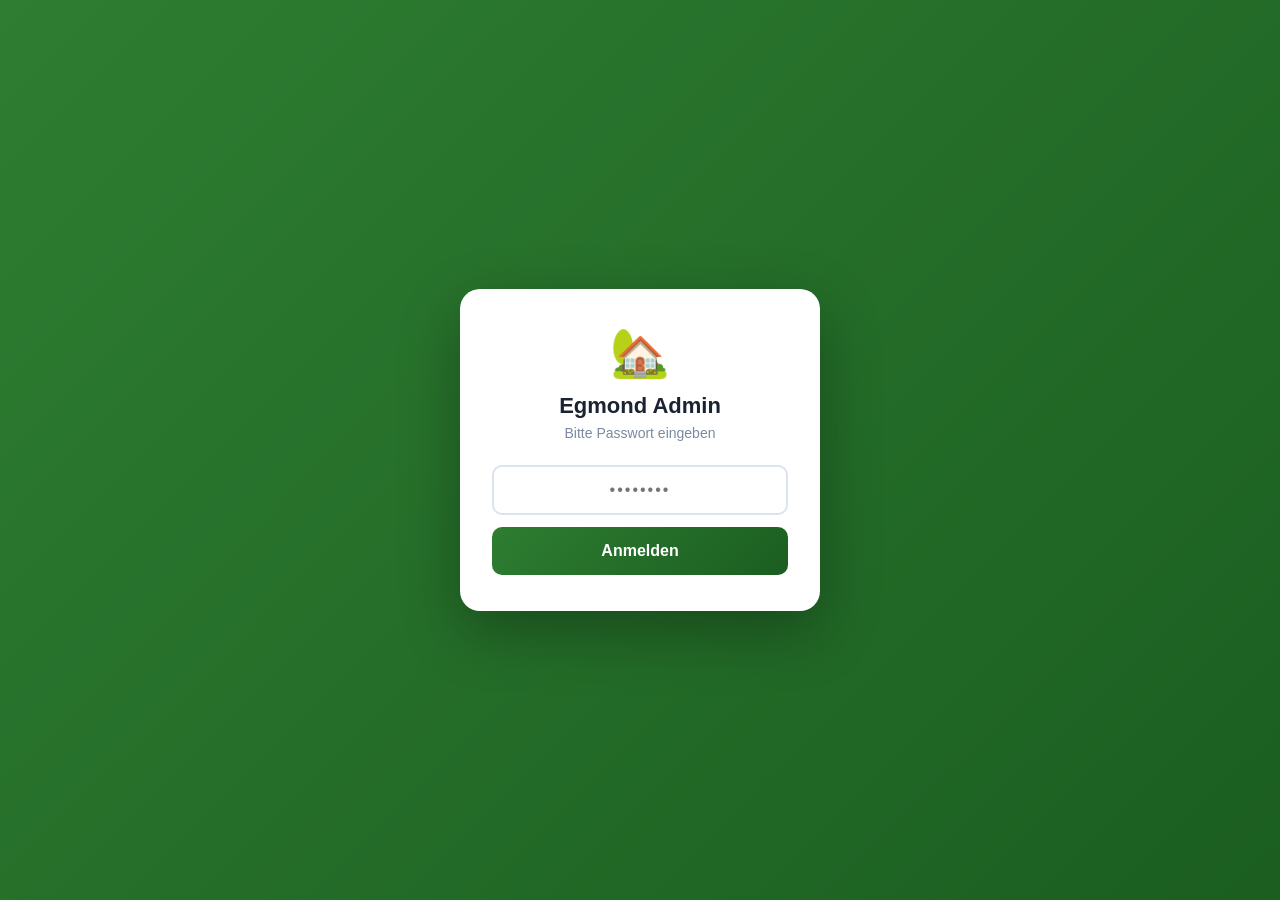
==== admin.html @ 6c09368b "Update admin.html" ====
<!DOCTYPE html>
<html lang="de">
<head>
<meta charset="UTF-8">
<meta name="viewport" content="width=device-width,initial-scale=1">
<title>Egmond Admin</title>
<style>
*{box-sizing:border-box;margin:0;padding:0}
body{font-family:-apple-system,BlinkMacSystemFont,"Segoe UI",sans-serif;background:linear-gradient(135deg,#2E7D32,#1B5E20);min-height:100vh;display:flex;align-items:center;justify-content:center}
.box{background:#fff;border-radius:20px;padding:36px 32px;width:100%;max-width:360px;box-shadow:0 20px 60px rgba(0,0,0,.3);text-align:center}
.icon{font-size:48px;margin-bottom:12px}
h1{font-size:22px;font-weight:800;color:#1A2332;margin-bottom:6px}
p{font-size:14px;color:#7A8AA0;margin-bottom:24px}
input{width:100%;padding:14px 16px;border:2px solid #DDE3EC;border-radius:10px;font-size:16px;outline:none;transition:border-color .2s;margin-bottom:12px;text-align:center;letter-spacing:2px}
input:focus{border-color:#2E7D32}
button{width:100%;padding:15px;background:linear-gradient(135deg,#2E7D32,#1B5E20);color:#fff;border:none;border-radius:10px;font-size:16px;font-weight:800;cursor:pointer}
button:active{transform:scale(.98)}
.err{color:#B71C1C;font-size:13px;margin-top:8px;display:none}
</style>
</head>
<body>
<div class="box">
  <div class="icon">🏡</div>
  <h1>Egmond Admin</h1>
  <p>Bitte Passwort eingeben</p>
  <input id="pw" type="password" placeholder="••••••••" onkeydown="if(event.key==='Enter')login()">
  <button onclick="login()">Anmelden</button>
  <div class="err" id="err">❌ Falsches Passwort</div>
</div>
<script>
function login(){
  const pw=document.getElementById('pw').value;
  if(pw==='FiegePils'){
    window.location.href='./index.html?admin=FiegePils';
  } else {
    document.getElementById('err').style.display='block';
    document.getElementById('pw').value='';
    document.getElementById('pw').focus();
  }
}
</script>
</body>
</html>
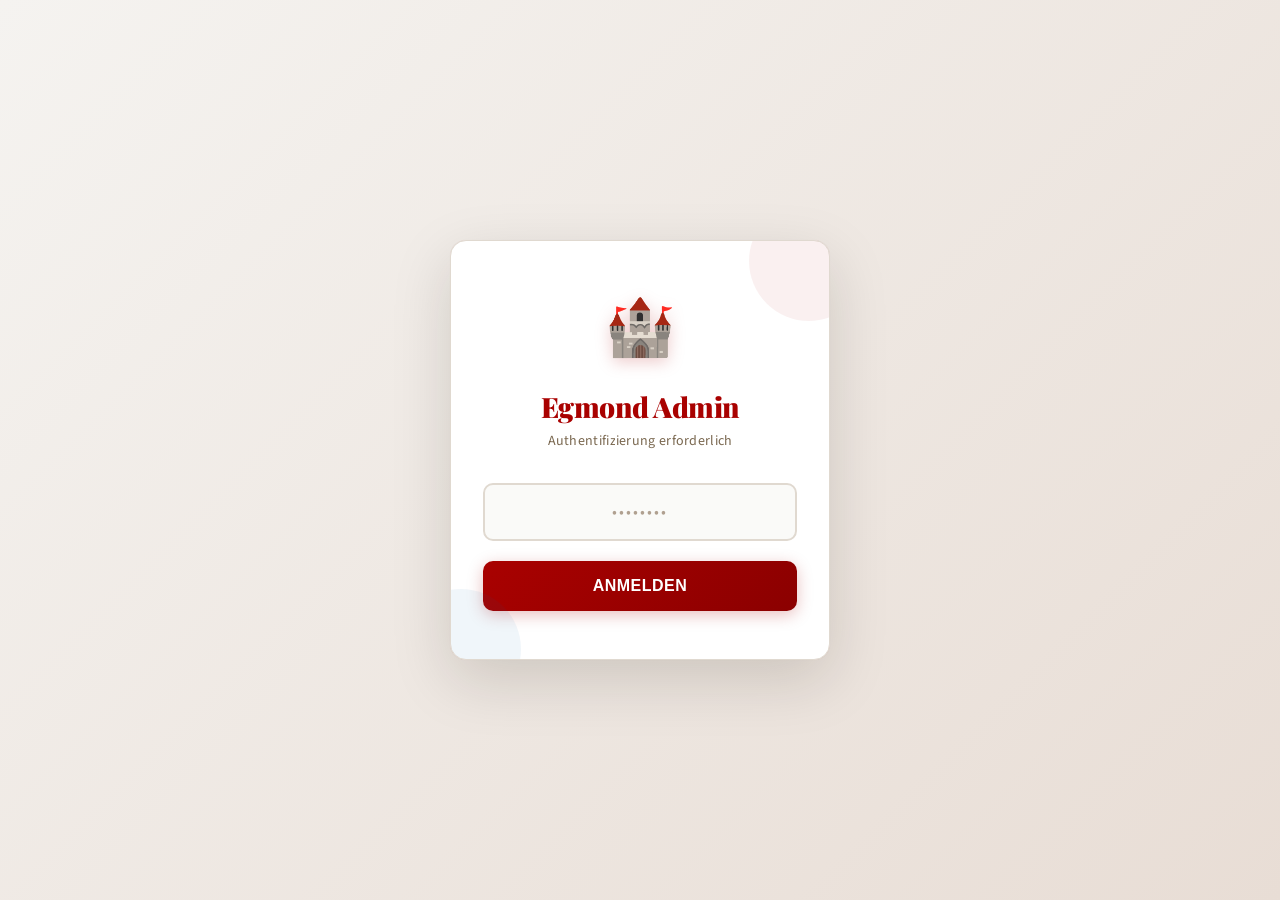
==== commit c57a3fe3: "update Design" ====
--- a/admin.html
+++ b/admin.html
@@ -4,40 +4,252 @@
 <meta charset="UTF-8">
 <meta name="viewport" content="width=device-width,initial-scale=1">
 <title>Egmond Admin</title>
+<link href="https://fonts.googleapis.com/css2?family=Playfair+Display:wght@700;900&family=Source+Sans+3:wght@400;600;700&display=swap" rel="stylesheet">
 <style>
-*{box-sizing:border-box;margin:0;padding:0}
-body{font-family:-apple-system,BlinkMacSystemFont,"Segoe UI",sans-serif;background:linear-gradient(135deg,#2E7D32,#1B5E20);min-height:100vh;display:flex;align-items:center;justify-content:center}
-.box{background:#fff;border-radius:20px;padding:36px 32px;width:100%;max-width:360px;box-shadow:0 20px 60px rgba(0,0,0,.3);text-align:center}
-.icon{font-size:48px;margin-bottom:12px}
-h1{font-size:22px;font-weight:800;color:#1A2332;margin-bottom:6px}
-p{font-size:14px;color:#7A8AA0;margin-bottom:24px}
-input{width:100%;padding:14px 16px;border:2px solid #DDE3EC;border-radius:10px;font-size:16px;outline:none;transition:border-color .2s;margin-bottom:12px;text-align:center;letter-spacing:2px}
-input:focus{border-color:#2E7D32}
-button{width:100%;padding:15px;background:linear-gradient(135deg,#2E7D32,#1B5E20);color:#fff;border:none;border-radius:10px;font-size:16px;font-weight:800;cursor:pointer}
-button:active{transform:scale(.98)}
-.err{color:#B71C1C;font-size:13px;margin-top:8px;display:none}
+:root {
+  --egmond-red: #A90100;
+  --egmond-gold: #FFDA4E;
+  --egmond-blue: #0066AB;
+  --text-dark: #1C1408;
+  --bg-light: #F5F3F0;
+  --border-color: #E0D9D0;
+}
+
+* {
+  box-sizing: border-box;
+  margin: 0;
+  padding: 0;
+}
+
+body {
+  font-family: 'Source Sans 3', -apple-system, BlinkMacSystemFont, "Segoe UI", sans-serif;
+  background: linear-gradient(135deg, #F5F3F0 0%, #E8DDD5 100%);
+  min-height: 100vh;
+  display: flex;
+  align-items: center;
+  justify-content: center;
+  padding: 20px;
+}
+
+.container {
+  width: 100%;
+  max-width: 380px;
+}
+
+.login-box {
+  background: #FFF;
+  border-radius: 16px;
+  padding: 48px 32px;
+  box-shadow: 0 20px 60px rgba(26, 18, 8, 0.15), 
+              0 0 1px rgba(169, 1, 0, 0.1);
+  border: 1px solid var(--border-color);
+  text-align: center;
+  backdrop-filter: blur(4px);
+}
+
+.header-crest {
+  font-size: 56px;
+  margin-bottom: 20px;
+  filter: drop-shadow(0 4px 8px rgba(169, 1, 0, 0.2));
+}
+
+h1 {
+  font-family: 'Playfair Display', serif;
+  font-size: 28px;
+  font-weight: 900;
+  color: var(--egmond-red);
+  margin-bottom: 6px;
+  letter-spacing: -0.5px;
+}
+
+.subtitle {
+  font-size: 14px;
+  color: #7A6850;
+  margin-bottom: 32px;
+  letter-spacing: 0.3px;
+}
+
+.form-group {
+  margin-bottom: 20px;
+}
+
+input {
+  width: 100%;
+  padding: 16px 18px;
+  border: 2px solid var(--border-color);
+  border-radius: 10px;
+  font-size: 16px;
+  font-family: 'Source Sans 3', sans-serif;
+  outline: none;
+  transition: all 0.2s ease;
+  letter-spacing: 1px;
+  text-align: center;
+  background: #FAFAF8;
+}
+
+input:focus {
+  border-color: var(--egmond-red);
+  background: #FFF;
+  box-shadow: 0 0 0 3px rgba(169, 1, 0, 0.08);
+}
+
+input::placeholder {
+  color: #B0A090;
+  letter-spacing: 2px;
+}
+
+.btn-login {
+  width: 100%;
+  padding: 16px;
+  background: linear-gradient(135deg, var(--egmond-red) 0%, #8B0000 100%);
+  color: #FFF;
+  border: none;
+  border-radius: 10px;
+  font-size: 16px;
+  font-weight: 700;
+  letter-spacing: 0.5px;
+  cursor: pointer;
+  transition: all 0.3s ease;
+  box-shadow: 0 4px 16px rgba(169, 1, 0, 0.25);
+  text-transform: uppercase;
+}
+
+.btn-login:hover {
+  transform: translateY(-2px);
+  box-shadow: 0 8px 24px rgba(169, 1, 0, 0.35);
+}
+
+.btn-login:active {
+  transform: translateY(0);
+  box-shadow: 0 2px 8px rgba(169, 1, 0, 0.25);
+}
+
+.error-message {
+  display: none;
+  margin-top: 16px;
+  padding: 12px 16px;
+  background: rgba(169, 1, 0, 0.08);
+  border: 1.5px solid var(--egmond-red);
+  border-radius: 8px;
+  color: var(--egmond-red);
+  font-size: 13px;
+  font-weight: 600;
+  animation: slideDown 0.3s ease;
+}
+
+@keyframes slideDown {
+  from {
+    opacity: 0;
+    transform: translateY(-8px);
+  }
+  to {
+    opacity: 1;
+    transform: translateY(0);
+  }
+}
+
+.decorative-accent {
+  position: absolute;
+  width: 120px;
+  height: 120px;
+  border-radius: 50%;
+  opacity: 0.06;
+  pointer-events: none;
+}
+
+.accent-1 {
+  top: -40px;
+  right: -40px;
+  background: var(--egmond-red);
+}
+
+.accent-2 {
+  bottom: -50px;
+  left: -50px;
+  background: var(--egmond-blue);
+}
+
+.login-box {
+  position: relative;
+  overflow: hidden;
+}
+
+@media (max-width: 480px) {
+  .login-box {
+    padding: 36px 24px;
+  }
+  
+  h1 {
+    font-size: 24px;
+  }
+  
+  .subtitle {
+    margin-bottom: 24px;
+  }
+}
 </style>
 </head>
 <body>
-<div class="box">
-  <div class="icon">🏡</div>
-  <h1>Egmond Admin</h1>
-  <p>Bitte Passwort eingeben</p>
-  <input id="pw" type="password" placeholder="••••••••" onkeydown="if(event.key==='Enter')login()">
-  <button onclick="login()">Anmelden</button>
-  <div class="err" id="err">❌ Falsches Passwort</div>
+<div class="container">
+  <div class="login-box">
+    <div class="decorative-accent accent-1"></div>
+    <div class="decorative-accent accent-2"></div>
+    
+    <div class="header-crest">🏰</div>
+    <h1>Egmond Admin</h1>
+    <p class="subtitle">Authentifizierung erforderlich</p>
+    
+    <form onsubmit="login(event)">
+      <div class="form-group">
+        <input 
+          id="pw" 
+          type="password" 
+          placeholder="••••••••"
+          autocomplete="current-password"
+          aria-label="Admin-Passwort"
+        >
+      </div>
+      <button type="submit" class="btn-login">Anmelden</button>
+    </form>
+    
+    <div class="error-message" id="err">
+      ❌ Falsches Passwort. Bitte erneut versuchen.
+    </div>
+  </div>
 </div>
+
 <script>
-function login(){
-  const pw=document.getElementById('pw').value;
-  if(pw==='FiegePils'){
-    window.location.href='./index.html?admin=FiegePils';
+function login(event) {
+  event.preventDefault();
+  const pw = document.getElementById('pw').value;
+  
+  if (pw === 'FiegePils') {
+    window.location.href = 'index.html?admin=FiegePils';
   } else {
-    document.getElementById('err').style.display='block';
-    document.getElementById('pw').value='';
-    document.getElementById('pw').focus();
-  }
-}
+    showError();
+  }
+}
+
+function showError() {
+  const errEl = document.getElementById('err');
+  const pwEl = document.getElementById('pw');
+  
+  errEl.style.display = 'block';
+  pwEl.value = '';
+  pwEl.focus();
+  
+  // Reset error display after 3 seconds
+  setTimeout(() => {
+    errEl.style.display = 'none';
+  }, 3000);
+}
+
+// Allow Enter key to submit
+document.getElementById('pw').addEventListener('keydown', (e) => {
+  if (e.key === 'Enter') {
+    login(e);
+  }
+});
 </script>
 </body>
 </html>
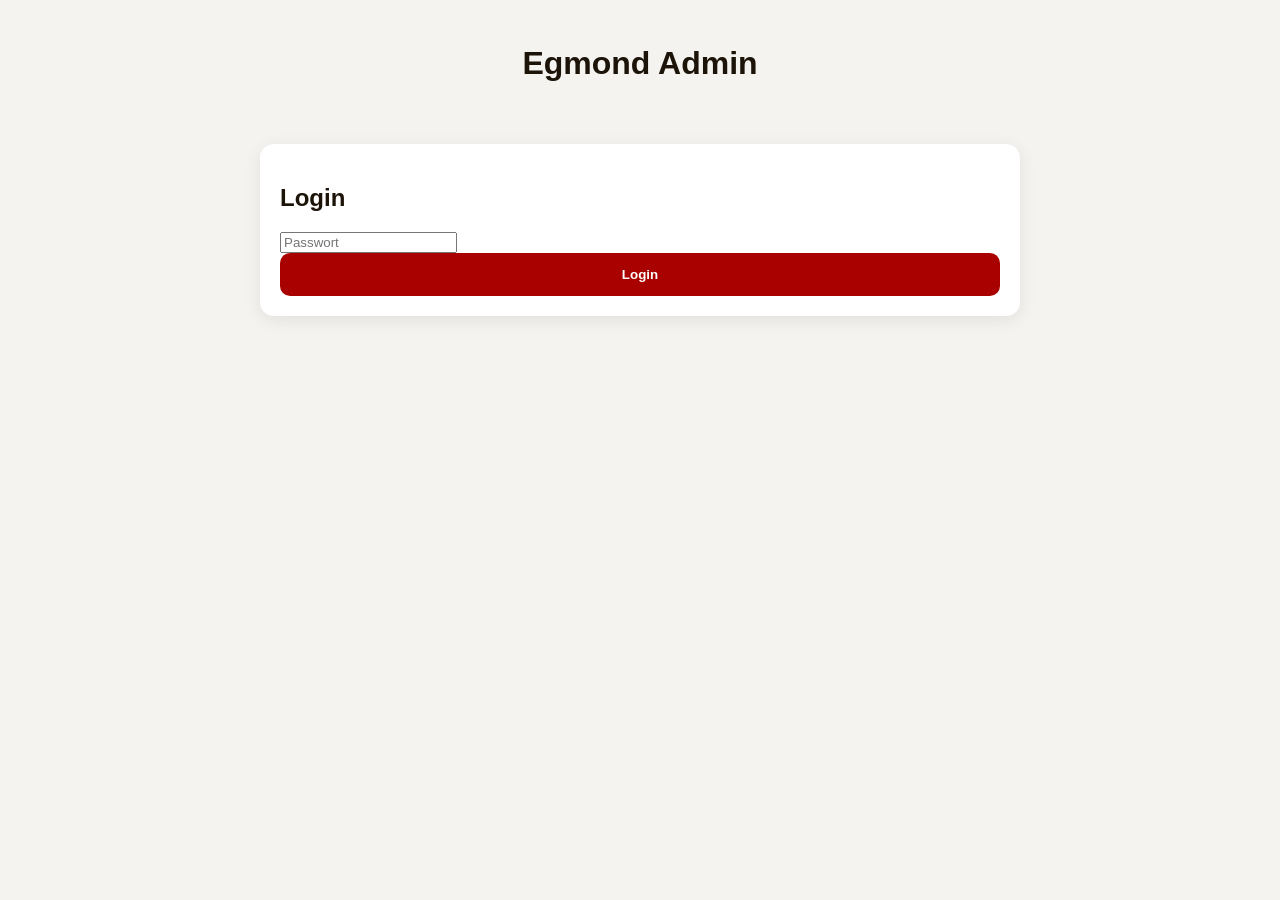
==== commit 41278014: "gesamt update new index" ====
--- a/admin.html
+++ b/admin.html
@@ -1,255 +1,40 @@
+
 <!DOCTYPE html>
 <html lang="de">
 <head>
 <meta charset="UTF-8">
-<meta name="viewport" content="width=device-width,initial-scale=1">
+<meta name="viewport" content="width=device-width, initial-scale=1">
 <title>Egmond Admin</title>
-<link href="https://fonts.googleapis.com/css2?family=Playfair+Display:wght@700;900&family=Source+Sans+3:wght@400;600;700&display=swap" rel="stylesheet">
-<style>
-:root {
-  --egmond-red: #A90100;
-  --egmond-gold: #FFDA4E;
-  --egmond-blue: #0066AB;
-  --text-dark: #1C1408;
-  --bg-light: #F5F3F0;
-  --border-color: #E0D9D0;
+<link rel="stylesheet" href="app.css">
+</head>
+
+<body>
+
+<header class="header">
+<h1>Egmond Admin</h1>
+</header>
+
+<main>
+<section class="card">
+<h2>Login</h2>
+<input type="password" id="pw" placeholder="Passwort">
+<button class="primary" onclick="login()">Login</button>
+</section>
+</main>
+
+<script>
+function login(){
+
+const pw=document.getElementById("pw").value
+
+if(pw==="FiegePils"){
+alert("Login erfolgreich")
+}else{
+alert("Falsches Passwort")
 }
 
-* {
-  box-sizing: border-box;
-  margin: 0;
-  padding: 0;
 }
+</script>
 
-body {
-  font-family: 'Source Sans 3', -apple-system, BlinkMacSystemFont, "Segoe UI", sans-serif;
-  background: linear-gradient(135deg, #F5F3F0 0%, #E8DDD5 100%);
-  min-height: 100vh;
-  display: flex;
-  align-items: center;
-  justify-content: center;
-  padding: 20px;
-}
-
-.container {
-  width: 100%;
-  max-width: 380px;
-}
-
-.login-box {
-  background: #FFF;
-  border-radius: 16px;
-  padding: 48px 32px;
-  box-shadow: 0 20px 60px rgba(26, 18, 8, 0.15), 
-              0 0 1px rgba(169, 1, 0, 0.1);
-  border: 1px solid var(--border-color);
-  text-align: center;
-  backdrop-filter: blur(4px);
-}
-
-.header-crest {
-  font-size: 56px;
-  margin-bottom: 20px;
-  filter: drop-shadow(0 4px 8px rgba(169, 1, 0, 0.2));
-}
-
-h1 {
-  font-family: 'Playfair Display', serif;
-  font-size: 28px;
-  font-weight: 900;
-  color: var(--egmond-red);
-  margin-bottom: 6px;
-  letter-spacing: -0.5px;
-}
-
-.subtitle {
-  font-size: 14px;
-  color: #7A6850;
-  margin-bottom: 32px;
-  letter-spacing: 0.3px;
-}
-
-.form-group {
-  margin-bottom: 20px;
-}
-
-input {
-  width: 100%;
-  padding: 16px 18px;
-  border: 2px solid var(--border-color);
-  border-radius: 10px;
-  font-size: 16px;
-  font-family: 'Source Sans 3', sans-serif;
-  outline: none;
-  transition: all 0.2s ease;
-  letter-spacing: 1px;
-  text-align: center;
-  background: #FAFAF8;
-}
-
-input:focus {
-  border-color: var(--egmond-red);
-  background: #FFF;
-  box-shadow: 0 0 0 3px rgba(169, 1, 0, 0.08);
-}
-
-input::placeholder {
-  color: #B0A090;
-  letter-spacing: 2px;
-}
-
-.btn-login {
-  width: 100%;
-  padding: 16px;
-  background: linear-gradient(135deg, var(--egmond-red) 0%, #8B0000 100%);
-  color: #FFF;
-  border: none;
-  border-radius: 10px;
-  font-size: 16px;
-  font-weight: 700;
-  letter-spacing: 0.5px;
-  cursor: pointer;
-  transition: all 0.3s ease;
-  box-shadow: 0 4px 16px rgba(169, 1, 0, 0.25);
-  text-transform: uppercase;
-}
-
-.btn-login:hover {
-  transform: translateY(-2px);
-  box-shadow: 0 8px 24px rgba(169, 1, 0, 0.35);
-}
-
-.btn-login:active {
-  transform: translateY(0);
-  box-shadow: 0 2px 8px rgba(169, 1, 0, 0.25);
-}
-
-.error-message {
-  display: none;
-  margin-top: 16px;
-  padding: 12px 16px;
-  background: rgba(169, 1, 0, 0.08);
-  border: 1.5px solid var(--egmond-red);
-  border-radius: 8px;
-  color: var(--egmond-red);
-  font-size: 13px;
-  font-weight: 600;
-  animation: slideDown 0.3s ease;
-}
-
-@keyframes slideDown {
-  from {
-    opacity: 0;
-    transform: translateY(-8px);
-  }
-  to {
-    opacity: 1;
-    transform: translateY(0);
-  }
-}
-
-.decorative-accent {
-  position: absolute;
-  width: 120px;
-  height: 120px;
-  border-radius: 50%;
-  opacity: 0.06;
-  pointer-events: none;
-}
-
-.accent-1 {
-  top: -40px;
-  right: -40px;
-  background: var(--egmond-red);
-}
-
-.accent-2 {
-  bottom: -50px;
-  left: -50px;
-  background: var(--egmond-blue);
-}
-
-.login-box {
-  position: relative;
-  overflow: hidden;
-}
-
-@media (max-width: 480px) {
-  .login-box {
-    padding: 36px 24px;
-  }
-  
-  h1 {
-    font-size: 24px;
-  }
-  
-  .subtitle {
-    margin-bottom: 24px;
-  }
-}
-</style>
-</head>
-<body>
-<div class="container">
-  <div class="login-box">
-    <div class="decorative-accent accent-1"></div>
-    <div class="decorative-accent accent-2"></div>
-    
-    <div class="header-crest">🏰</div>
-    <h1>Egmond Admin</h1>
-    <p class="subtitle">Authentifizierung erforderlich</p>
-    
-    <form onsubmit="login(event)">
-      <div class="form-group">
-        <input 
-          id="pw" 
-          type="password" 
-          placeholder="••••••••"
-          autocomplete="current-password"
-          aria-label="Admin-Passwort"
-        >
-      </div>
-      <button type="submit" class="btn-login">Anmelden</button>
-    </form>
-    
-    <div class="error-message" id="err">
-      ❌ Falsches Passwort. Bitte erneut versuchen.
-    </div>
-  </div>
-</div>
-
-<script>
-function login(event) {
-  event.preventDefault();
-  const pw = document.getElementById('pw').value;
-  
-  if (pw === 'FiegePils') {
-    window.location.href = 'index.html?admin=FiegePils';
-  } else {
-    showError();
-  }
-}
-
-function showError() {
-  const errEl = document.getElementById('err');
-  const pwEl = document.getElementById('pw');
-  
-  errEl.style.display = 'block';
-  pwEl.value = '';
-  pwEl.focus();
-  
-  // Reset error display after 3 seconds
-  setTimeout(() => {
-    errEl.style.display = 'none';
-  }, 3000);
-}
-
-// Allow Enter key to submit
-document.getElementById('pw').addEventListener('keydown', (e) => {
-  if (e.key === 'Enter') {
-    login(e);
-  }
-});
-</script>
 </body>
 </html>
--- a/app.css
+++ b/app.css
@@ -0,0 +1,126 @@
+
+:root{
+--red:#A90100;
+--gold:#FFDA4E;
+--blue:#0066AB;
+--bg:#F5F3F0;
+--card:#ffffff;
+--border:#E0D9D0;
+}
+
+body{
+font-family:"Source Sans 3",sans-serif;
+margin:0;
+background:var(--bg);
+color:#1C1408;
+}
+
+.header{
+text-align:center;
+padding:24px 16px;
+}
+
+.logo{
+width:70px;
+}
+
+.subtitle{
+opacity:.7;
+}
+
+main{
+max-width:760px;
+margin:auto;
+padding:16px;
+display:flex;
+flex-direction:column;
+gap:20px;
+}
+
+.card{
+background:white;
+border-radius:14px;
+padding:20px;
+box-shadow:0 4px 18px rgba(0,0,0,.08);
+}
+
+button.primary{
+background:var(--red);
+color:white;
+border:none;
+padding:14px;
+border-radius:10px;
+font-weight:600;
+width:100%;
+cursor:pointer;
+}
+
+button.primary:hover{
+opacity:.9;
+}
+
+#calendar{
+display:grid;
+grid-template-columns:repeat(7,1fr);
+gap:6px;
+margin-top:10px;
+}
+
+.day{
+padding:10px;
+text-align:center;
+border-radius:8px;
+cursor:pointer;
+background:#fff;
+border:1px solid #ddd;
+}
+
+.day.booked{
+background:#f3b3b3;
+}
+
+.day.arrival{
+background:#dcecff;
+}
+
+.day.selected{
+background:#0066AB;
+color:white;
+}
+
+.legend{
+margin-top:12px;
+font-size:14px;
+display:flex;
+gap:12px;
+}
+
+.dot{
+display:inline-block;
+width:12px;
+height:12px;
+border-radius:50%;
+}
+
+.free{background:#fff;border:1px solid #ccc;}
+.booked{background:#f3b3b3;}
+.arrival{background:#dcecff;}
+
+.next-slot{
+margin-top:10px;
+font-size:14px;
+}
+
+.selection{
+font-size:14px;
+display:flex;
+flex-direction:column;
+gap:4px;
+margin-bottom:12px;
+}
+
+.success{
+margin-top:12px;
+color:green;
+font-weight:600;
+}
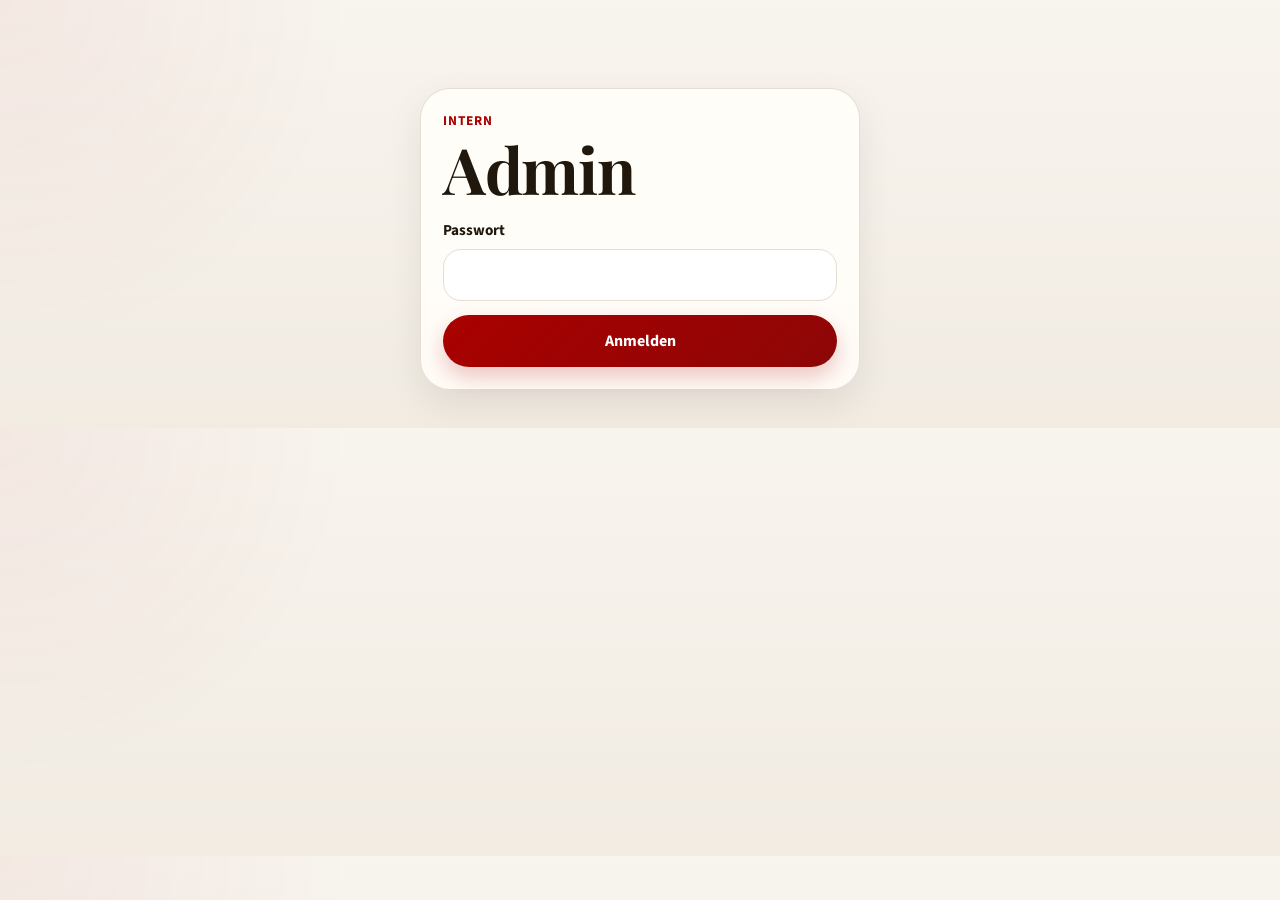
==== commit 7f51ebf7: "update premiun microsite" ====
--- a/admin.html
+++ b/admin.html
@@ -1,40 +1,129 @@
-
 <!DOCTYPE html>
 <html lang="de">
 <head>
-<meta charset="UTF-8">
-<meta name="viewport" content="width=device-width, initial-scale=1">
-<title>Egmond Admin</title>
-<link rel="stylesheet" href="app.css">
+  <meta charset="UTF-8" />
+  <meta name="viewport" content="width=device-width, initial-scale=1" />
+  <title>Egmond Admin</title>
+  <link rel="stylesheet" href="app.css" />
+  <link rel="preconnect" href="https://fonts.googleapis.com">
+  <link rel="preconnect" href="https://fonts.gstatic.com" crossorigin>
+  <link href="https://fonts.googleapis.com/css2?family=Playfair+Display:wght@700;900&family=Source+Sans+3:wght@400;600;700&display=swap" rel="stylesheet">
 </head>
+<body class="admin-body">
+  <div class="admin-shell">
+    <section class="panel admin-login" id="adminLoginPanel">
+      <div class="section-head">
+        <div>
+          <div class="kicker">Intern</div>
+          <h1>Admin</h1>
+        </div>
+      </div>
+      <form id="adminLoginForm" class="stack">
+        <label class="field">
+          <span>Passwort</span>
+          <input id="adminPassword" type="password" autocomplete="current-password" required />
+        </label>
+        <button type="submit" class="primary-btn">Anmelden</button>
+        <div id="adminLoginError" class="notice notice-error hidden"></div>
+      </form>
+    </section>
 
-<body>
+    <section class="dashboard hidden" id="dashboardPanel">
+      <header class="dashboard-header">
+        <div>
+          <div class="eyebrow">Egmond</div>
+          <h1>Admin-Dashboard</h1>
+        </div>
+        <div class="dashboard-actions">
+          <a href="index.html" class="nav-pill admin">Public-App</a>
+          <button type="button" class="nav-pill admin" id="printYearBtn">Drucken</button>
+          <button type="button" class="nav-pill admin danger" id="logoutBtn">Abmelden</button>
+        </div>
+      </header>
 
-<header class="header">
-<h1>Egmond Admin</h1>
-</header>
+      <div class="stat-grid" id="statGrid"></div>
 
-<main>
-<section class="card">
-<h2>Login</h2>
-<input type="password" id="pw" placeholder="Passwort">
-<button class="primary" onclick="login()">Login</button>
-</section>
-</main>
+      <nav class="dashboard-tabs" aria-label="Admin Bereiche">
+        <button type="button" class="tab-btn is-active" data-tab="overview">Jahr</button>
+        <button type="button" class="tab-btn" data-tab="bookings">Buchungen</button>
+        <button type="button" class="tab-btn" data-tab="requests">Anfragen</button>
+      </nav>
 
-<script>
-function login(){
+      <section class="tab-panel" data-panel="overview">
+        <article class="panel">
+          <div class="section-head">
+            <div>
+              <div class="kicker">Jahresübersicht</div>
+              <h2 id="overviewYearTitle">2026</h2>
+            </div>
+            <div class="month-nav">
+              <button type="button" class="icon-btn" id="prevYearBtn" aria-label="Vorheriges Jahr">‹</button>
+              <button type="button" class="icon-btn" id="nextYearBtn" aria-label="Nächstes Jahr">›</button>
+            </div>
+          </div>
+          <div class="legend compact">
+            <span class="legend-item"><span class="legend-swatch booked"></span>belegt</span>
+            <span class="legend-item"><span class="legend-swatch half"></span>halbtags</span>
+          </div>
+          <div id="adminYearGrid" class="year-grid"></div>
+        </article>
+      </section>
 
-const pw=document.getElementById("pw").value
+      <section class="tab-panel hidden" data-panel="bookings">
+        <article class="panel">
+          <div class="section-head">
+            <div>
+              <div class="kicker">Buchungen</div>
+              <h2>Eintragen</h2>
+            </div>
+          </div>
 
-if(pw==="FiegePils"){
-alert("Login erfolgreich")
-}else{
-alert("Falsches Passwort")
-}
+          <form id="bookingAdminForm" class="stack">
+            <div class="field-grid three">
+              <label class="field">
+                <span>Anreise</span>
+                <input type="date" id="adminStart" required />
+              </label>
+              <label class="field">
+                <span>Abreise</span>
+                <input type="date" id="adminEnd" required />
+              </label>
+              <label class="field">
+                <span>Typ</span>
+                <select id="adminType">
+                  <option value="full">Normal</option>
+                  <option value="arrival-departure">Halbtags-Wechsel</option>
+                </select>
+              </label>
+            </div>
+            <label class="field">
+              <span>Name</span>
+              <input type="text" id="adminLabel" placeholder="Mietername" required />
+            </label>
+            <div class="action-row split">
+              <button type="submit" class="primary-btn">Speichern</button>
+              <div id="bookingAdminFeedback" class="notice hidden"></div>
+            </div>
+          </form>
 
-}
-</script>
+          <div id="bookingList" class="data-list"></div>
+        </article>
+      </section>
 
+      <section class="tab-panel hidden" data-panel="requests">
+        <article class="panel">
+          <div class="section-head">
+            <div>
+              <div class="kicker">Anfragen</div>
+              <h2>Eingänge</h2>
+            </div>
+          </div>
+          <div id="requestList" class="data-list"></div>
+        </article>
+      </section>
+    </section>
+  </div>
+
+  <script src="admin.js"></script>
 </body>
 </html>
--- a/app.css
+++ b/app.css
@@ -1,126 +1,752 @@
-
 :root{
---red:#A90100;
---gold:#FFDA4E;
---blue:#0066AB;
---bg:#F5F3F0;
---card:#ffffff;
---border:#E0D9D0;
-}
-
+  --red:#a90100;
+  --blue:#0066ab;
+  --blue-soft:#e8f1fb;
+  --red-soft:#f8dfdd;
+  --ink:#20170d;
+  --muted:#766958;
+  --bg:#f4f1eb;
+  --panel:#fffdf8;
+  --line:#e6ddd3;
+  --line-strong:#cdbfae;
+  --success:#1f7d50;
+  --success-soft:#e7f5ed;
+  --danger:#b3261e;
+  --danger-soft:#fdeceb;
+  --shadow-sm:0 8px 22px rgba(20,14,9,.06);
+  --shadow-md:0 14px 36px rgba(20,14,9,.08);
+  --shadow-lg:0 24px 72px rgba(12,8,4,.20);
+  --radius-xl:30px;
+  --radius-lg:22px;
+  --radius-md:16px;
+  --radius-pill:999px;
+  --touch:52px;
+}
+
+*{box-sizing:border-box}
+html{scroll-behavior:smooth}
 body{
-font-family:"Source Sans 3",sans-serif;
-margin:0;
-background:var(--bg);
-color:#1C1408;
-}
-
-.header{
-text-align:center;
-padding:24px 16px;
-}
-
-.logo{
-width:70px;
-}
-
-.subtitle{
-opacity:.7;
-}
-
-main{
-max-width:760px;
-margin:auto;
-padding:16px;
-display:flex;
-flex-direction:column;
-gap:20px;
-}
-
-.card{
-background:white;
-border-radius:14px;
-padding:20px;
-box-shadow:0 4px 18px rgba(0,0,0,.08);
-}
-
-button.primary{
-background:var(--red);
-color:white;
-border:none;
-padding:14px;
-border-radius:10px;
-font-weight:600;
-width:100%;
-cursor:pointer;
-}
-
-button.primary:hover{
-opacity:.9;
-}
-
-#calendar{
-display:grid;
-grid-template-columns:repeat(7,1fr);
-gap:6px;
-margin-top:10px;
-}
-
-.day{
-padding:10px;
-text-align:center;
-border-radius:8px;
-cursor:pointer;
-background:#fff;
-border:1px solid #ddd;
-}
-
-.day.booked{
-background:#f3b3b3;
-}
-
-.day.arrival{
-background:#dcecff;
-}
-
-.day.selected{
-background:#0066AB;
-color:white;
-}
+  margin:0;
+  color:var(--ink);
+  font-family:"Source Sans 3",-apple-system,BlinkMacSystemFont,"Segoe UI",sans-serif;
+  background:
+    radial-gradient(circle at top right, rgba(0,102,171,.06), transparent 22rem),
+    linear-gradient(180deg, #f8f4ee 0%, #f2ede6 100%);
+}
+body.admin-body{
+  background:
+    radial-gradient(circle at top left, rgba(169,1,0,.05), transparent 22rem),
+    linear-gradient(180deg, #f8f4ee 0%, #f1ebe2 100%);
+}
+h1,h2,h3,p{margin:0}
+button,input,textarea,select{font:inherit}
+button{cursor:pointer}
+a{text-decoration:none;color:inherit}
+
+.site-shell,.admin-shell{
+  max-width:1280px;
+  margin:0 auto;
+  padding:16px 16px 38px;
+}
+
+.hero{
+  position:relative;
+  min-height:620px;
+  border-radius:36px;
+  overflow:hidden;
+  box-shadow:var(--shadow-lg);
+}
+.hero-media,.hero-layer,.hero-overlay{position:absolute; inset:0}
+.hero-layer{
+  background-size:cover;
+  background-position:center;
+  opacity:0;
+  transform:scale(1.04);
+  transition:opacity 1s ease, transform 6s ease;
+}
+.hero-layer.active{
+  opacity:1;
+  transform:scale(1);
+}
+.hero-overlay{
+  background:
+    linear-gradient(180deg, rgba(16,10,8,.08) 0%, rgba(16,10,8,.36) 54%, rgba(16,10,8,.64) 100%),
+    linear-gradient(90deg, rgba(169,1,0,.10) 0%, rgba(0,102,171,.12) 100%);
+}
+.topbar{
+  position:relative;
+  z-index:1;
+  display:flex;
+  justify-content:space-between;
+  align-items:center;
+  gap:16px;
+  padding:20px;
+}
+.brand{
+  display:flex;
+  align-items:center;
+  gap:14px;
+}
+.brand-logo{
+  width:68px;
+  height:68px;
+  object-fit:contain;
+  border-radius:18px;
+  background:rgba(255,255,255,.12);
+  border:1px solid rgba(255,255,255,.18);
+  padding:8px;
+  backdrop-filter:blur(12px);
+}
+.brand-title{
+  font-weight:700;
+  font-size:1.18rem;
+}
+.hero-card{
+  position:relative;
+  z-index:1;
+  max-width:640px;
+  margin:170px 20px 20px;
+  padding:28px 28px 30px;
+  border-radius:28px;
+  background:rgba(255,255,255,.12);
+  border:1px solid rgba(255,255,255,.18);
+  backdrop-filter:blur(16px);
+  box-shadow:0 18px 40px rgba(0,0,0,.14);
+}
+.on-dark{color:#fff}
+.eyebrow,.kicker{
+  font-size:.84rem;
+  text-transform:uppercase;
+  letter-spacing:.08em;
+  font-weight:700;
+  color:var(--red);
+}
+.eyebrow.on-dark{color:rgba(255,243,224,.95)}
+h1,h2{
+  font-family:"Playfair Display",Georgia,serif;
+  letter-spacing:-.02em;
+}
+h1{
+  font-size:clamp(2.35rem, 5vw, 4.4rem);
+  line-height:.98;
+  margin-top:8px;
+}
+h2{
+  font-size:clamp(1.5rem, 3vw, 2.15rem);
+}
+.hero-copy{
+  margin-top:12px;
+  font-size:1.1rem;
+  max-width:38ch;
+  opacity:.95;
+}
+.hero-actions{
+  display:flex;
+  gap:12px;
+  flex-wrap:wrap;
+  margin-top:22px;
+}
+
+.page{
+  display:grid;
+  gap:22px;
+  margin-top:22px;
+}
+.section-intro{
+  display:flex;
+  justify-content:center;
+}
+.step-row{
+  display:flex;
+  gap:10px;
+  flex-wrap:wrap;
+}
+.step-chip{
+  min-height:42px;
+  border-radius:999px;
+  padding:0 14px;
+  display:inline-flex;
+  align-items:center;
+  background:rgba(255,255,255,.72);
+  border:1px solid var(--line);
+  color:var(--muted);
+  box-shadow:var(--shadow-sm);
+}
+.step-chip.is-active{
+  color:var(--blue);
+  border-color:#bad3ea;
+  background:#f7fbff;
+}
+
+.panel{
+  background:rgba(255,253,248,.95);
+  border:1px solid rgba(230,221,211,.95);
+  border-radius:var(--radius-xl);
+  box-shadow:var(--shadow-md);
+  padding:22px;
+}
+.panel-booking,.panel-gallery{grid-column:1 / -1}
+.split-grid{
+  display:grid;
+  grid-template-columns:1.1fr .9fr;
+  gap:22px;
+}
+.section-head{
+  display:flex;
+  justify-content:space-between;
+  align-items:flex-start;
+  gap:12px;
+  margin-bottom:18px;
+}
+
+.month-nav,
+.dashboard-actions{
+  display:flex;
+  gap:10px;
+  flex-wrap:wrap;
+}
+.icon-btn,.nav-pill,.tab-btn,.primary-btn{
+  min-height:var(--touch);
+  border-radius:var(--radius-pill);
+  display:inline-flex;
+  align-items:center;
+  justify-content:center;
+  transition:.18s ease;
+}
+.icon-btn,.nav-pill,.tab-btn{
+  border:1px solid var(--line);
+  background:#fff;
+  color:var(--ink);
+  padding:0 16px;
+}
+.icon-btn{
+  min-width:var(--touch);
+  padding:0;
+  font-size:1.4rem;
+}
+.nav-pill.on-dark{
+  background:rgba(255,255,255,.12);
+  color:#fff;
+  border-color:rgba(255,255,255,.22);
+  backdrop-filter:blur(10px);
+}
+.nav-pill.admin{
+  background:#fff;
+  box-shadow:var(--shadow-sm);
+}
+.nav-pill.admin.danger{
+  color:var(--danger);
+  border-color:#edd0cb;
+}
+.primary-btn{
+  border:none;
+  background:linear-gradient(135deg, var(--red) 0%, #8d0606 100%);
+  color:#fff;
+  padding:0 20px;
+  font-weight:700;
+  box-shadow:0 10px 22px rgba(169,1,0,.22);
+}
+.primary-btn.light{
+  background:#fff;
+  color:var(--ink);
+  box-shadow:0 10px 22px rgba(0,0,0,.12);
+}
+.icon-btn:hover,.nav-pill:hover,.tab-btn:hover,.primary-btn:hover{
+  transform:translateY(-1px);
+}
+.primary-btn:disabled{opacity:.6; cursor:not-allowed; box-shadow:none}
+
+.summary-strip{
+  display:grid;
+  grid-template-columns:repeat(3,minmax(0,1fr));
+  gap:12px;
+  margin-bottom:14px;
+}
+.summary-card{
+  border:1px solid var(--line);
+  border-radius:20px;
+  background:#fff;
+  padding:14px 16px;
+}
+.summary-card span{
+  display:block;
+  color:var(--muted);
+  font-size:.9rem;
+  margin-bottom:2px;
+}
+
+.notice{
+  border-radius:18px;
+  padding:12px 14px;
+  font-weight:700;
+  border:1px solid transparent;
+}
+.notice-info{
+  color:#0d4f80;
+  background:var(--blue-soft);
+}
+.notice-success{
+  color:var(--success);
+  background:var(--success-soft);
+}
+.notice-error{
+  color:var(--danger);
+  background:var(--danger-soft);
+}
+.hidden{display:none!important}
 
 .legend{
-margin-top:12px;
-font-size:14px;
-display:flex;
-gap:12px;
-}
-
-.dot{
-display:inline-block;
-width:12px;
-height:12px;
-border-radius:50%;
-}
-
-.free{background:#fff;border:1px solid #ccc;}
-.booked{background:#f3b3b3;}
-.arrival{background:#dcecff;}
-
-.next-slot{
-margin-top:10px;
-font-size:14px;
-}
-
-.selection{
-font-size:14px;
-display:flex;
-flex-direction:column;
-gap:4px;
-margin-bottom:12px;
-}
-
-.success{
-margin-top:12px;
-color:green;
-font-weight:600;
-}
+  display:flex;
+  gap:12px 16px;
+  flex-wrap:wrap;
+  color:var(--muted);
+  margin:14px 0 16px;
+}
+.legend.compact{margin-top:0}
+.legend-item{
+  display:inline-flex;
+  align-items:center;
+  gap:8px;
+}
+.legend-swatch{
+  width:18px;
+  height:18px;
+  border-radius:7px;
+  border:1px solid var(--line-strong);
+  background:#fff;
+}
+.legend-swatch.booked{background:#f6c9c6}
+.legend-swatch.half{background:linear-gradient(135deg, #fff 0 50%, #f6c9c6 50% 100%)}
+.legend-swatch.range{background:#dcecff}
+
+.calendar-wrap{
+  touch-action:pan-y;
+}
+.calendar-grid{
+  display:grid;
+  grid-template-columns:repeat(2,minmax(0,1fr));
+  gap:16px;
+}
+.month-card{
+  border:1px solid var(--line);
+  border-radius:24px;
+  background:#fff;
+  padding:14px;
+}
+.month-head{
+  display:flex;
+  justify-content:space-between;
+  align-items:center;
+  margin-bottom:10px;
+}
+.month-title{
+  font-weight:700;
+  font-size:1.04rem;
+}
+.weekdays,.days-grid{
+  display:grid;
+  grid-template-columns:repeat(7,minmax(0,1fr));
+  gap:4px;
+}
+.weekday{
+  text-align:center;
+  color:var(--muted);
+  font-size:.82rem;
+  padding:6px 0;
+}
+.day-btn,.day-spacer{
+  aspect-ratio:1;
+}
+.day-btn{
+  position:relative;
+  border:none;
+  border-radius:14px;
+  background:#fff;
+  min-height:46px;
+  color:var(--ink);
+}
+.day-btn:hover:not(:disabled){
+  background:#f8f4ef;
+}
+.day-btn:focus-visible{
+  outline:3px solid rgba(0,102,171,.18);
+  outline-offset:1px;
+}
+.day-btn[data-weekend="true"]{
+  box-shadow:inset 0 0 0 999px rgba(0,0,0,.016);
+}
+.day-btn .num{
+  font-weight:700;
+  position:relative;
+  z-index:2;
+}
+.day-btn[data-state="booked"]{
+  background:#f5d3d1;
+  color:#7a1d15;
+}
+.day-btn[data-state="half-start"]{
+  background:linear-gradient(135deg,#fff 0 50%, #f5d3d1 50% 100%);
+}
+.day-btn[data-state="half-end"]{
+  background:linear-gradient(135deg,#f5d3d1 0 50%, #fff 50% 100%);
+}
+.day-btn[data-preview="true"],
+.day-btn[data-in-range="true"]{
+  background:#e5f0fb;
+}
+.day-btn[data-boundary="start"],
+.day-btn[data-boundary="end"]{
+  background:var(--blue);
+  color:#fff;
+}
+.day-btn:disabled{
+  cursor:not-allowed;
+  opacity:.96;
+}
+.day-btn[data-past="true"]{
+  color:#ab9f92;
+}
+
+.stack{
+  display:grid;
+  gap:14px;
+}
+.field-grid{
+  display:grid;
+  grid-template-columns:repeat(2,minmax(0,1fr));
+  gap:12px;
+}
+.field-grid.three{
+  grid-template-columns:repeat(3,minmax(0,1fr));
+}
+.field{
+  display:grid;
+  gap:8px;
+}
+.field span{
+  font-weight:700;
+  font-size:.95rem;
+}
+.field input,.field textarea,.field select{
+  width:100%;
+  min-height:var(--touch);
+  border:1px solid var(--line);
+  background:#fff;
+  color:var(--ink);
+  border-radius:18px;
+  padding:12px 14px;
+}
+.field input[readonly],#shortHint{
+  background:#faf7f2;
+  color:var(--muted);
+}
+.field textarea{
+  resize:vertical;
+}
+.field input:focus-visible,.field textarea:focus-visible,.field select:focus-visible{
+  outline:3px solid rgba(0,102,171,.16);
+  border-color:#94bfdc;
+}
+.action-row{
+  display:flex;
+  align-items:center;
+  gap:12px;
+}
+.action-row.split{
+  justify-content:space-between;
+}
+
+.mini-gallery{
+  display:grid;
+  grid-template-columns:repeat(3,minmax(0,1fr));
+  gap:10px;
+}
+.mini-card{
+  min-height:160px;
+  border:none;
+  border-radius:22px;
+  background:center/cover no-repeat;
+  box-shadow:var(--shadow-sm);
+}
+.quiet-list{
+  display:grid;
+  gap:10px;
+  margin-top:14px;
+}
+.quiet-item{
+  min-height:50px;
+  border-radius:18px;
+  padding:0 14px;
+  display:flex;
+  align-items:center;
+  background:#fff;
+  border:1px solid var(--line);
+  color:var(--muted);
+}
+
+.gallery-mosaic{
+  display:grid;
+  grid-template-columns:1.15fr .9fr .9fr;
+  gap:12px;
+}
+.mosaic-tile{
+  position:relative;
+  min-height:220px;
+  border:none;
+  border-radius:24px;
+  overflow:hidden;
+  background:#d9d9d9 center/cover no-repeat;
+  box-shadow:var(--shadow-md);
+}
+.mosaic-tile::after{
+  content:"";
+  position:absolute;
+  inset:0;
+  background:linear-gradient(180deg, rgba(0,0,0,.02) 0%, rgba(0,0,0,.28) 100%);
+}
+.mosaic-tile.large{
+  grid-row:span 2;
+  min-height:456px;
+}
+.mosaic-tile:hover{
+  transform:translateY(-2px);
+}
+.mosaic-caption{
+  position:absolute;
+  left:14px;
+  right:14px;
+  bottom:14px;
+  color:#fff;
+  z-index:1;
+  font-weight:700;
+}
+
+.lightbox{
+  position:fixed;
+  inset:0;
+  display:none;
+  align-items:center;
+  justify-content:center;
+  background:rgba(10,10,12,.90);
+  z-index:9999;
+}
+.lightbox.open{display:flex}
+.lightbox-stage{
+  width:min(92vw, 1100px);
+}
+.lightbox-image{
+  width:100%;
+  aspect-ratio:16/10;
+  border-radius:24px;
+  background:#171717 center/cover no-repeat;
+}
+.lightbox-caption{
+  color:#fff;
+  text-align:center;
+  margin-top:12px;
+  opacity:.92;
+}
+.lightbox-close,.lightbox-nav{
+  position:absolute;
+  border:none;
+  color:#fff;
+  background:rgba(255,255,255,.12);
+  backdrop-filter:blur(10px);
+}
+.lightbox-close{
+  top:18px;
+  right:18px;
+  width:48px;
+  height:48px;
+  border-radius:50%;
+  font-size:1.85rem;
+}
+.lightbox-nav{
+  top:50%;
+  transform:translateY(-50%);
+  width:50px;
+  height:50px;
+  border-radius:50%;
+  font-size:2rem;
+}
+.lightbox-nav.prev{left:18px}
+.lightbox-nav.next{right:18px}
+
+.dashboard{
+  display:grid;
+  gap:18px;
+}
+.dashboard-header{
+  display:flex;
+  justify-content:space-between;
+  align-items:flex-start;
+  gap:16px;
+}
+.admin-login{
+  max-width:440px;
+  margin:8vh auto 0;
+}
+.stat-grid{
+  display:grid;
+  grid-template-columns:repeat(4,minmax(0,1fr));
+  gap:12px;
+}
+.stat-card{
+  padding:16px;
+  border-radius:22px;
+  border:1px solid var(--line);
+  background:#fff;
+}
+.stat-card .label{
+  color:var(--muted);
+  font-size:.92rem;
+}
+.stat-card .value{
+  margin-top:4px;
+  font-size:1.7rem;
+  font-weight:800;
+}
+.dashboard-tabs{
+  display:flex;
+  gap:10px;
+  flex-wrap:wrap;
+}
+.tab-btn.is-active{
+  background:var(--ink);
+  color:#fff;
+  border-color:var(--ink);
+}
+
+.year-grid{
+  display:grid;
+  grid-template-columns:repeat(4,minmax(0,1fr));
+  gap:14px;
+}
+.year-month{
+  background:#fff;
+  border:1px solid var(--line);
+  border-radius:22px;
+  padding:12px;
+}
+.year-title{
+  font-size:1rem;
+  margin-bottom:10px;
+}
+.mini-weekdays,.mini-days{
+  display:grid;
+  grid-template-columns:repeat(7,minmax(0,1fr));
+  gap:3px;
+}
+.mini-weekday{
+  text-align:center;
+  color:var(--muted);
+  font-size:.72rem;
+  padding:2px 0 4px;
+}
+.mini-day,.mini-spacer{
+  aspect-ratio:1;
+}
+.mini-day{
+  border:none;
+  border-radius:9px;
+  background:#fff;
+  font-size:.72rem;
+  padding:0;
+}
+.mini-day[data-state="booked"]{
+  background:#f5d3d1;
+  color:#7a1d15;
+}
+.mini-day[data-state="half-start"]{
+  background:linear-gradient(135deg,#fff 0 50%, #f5d3d1 50% 100%);
+}
+.mini-day[data-state="half-end"]{
+  background:linear-gradient(135deg,#f5d3d1 0 50%, #fff 50% 100%);
+}
+.mini-name{
+  display:block;
+  margin-top:8px;
+  min-height:20px;
+  color:var(--muted);
+  font-size:.8rem;
+  white-space:nowrap;
+  overflow:hidden;
+  text-overflow:ellipsis;
+}
+
+.data-list{
+  display:grid;
+  gap:12px;
+  margin-top:18px;
+}
+.data-item{
+  display:grid;
+  gap:10px;
+  border:1px solid var(--line);
+  border-radius:20px;
+  background:#fff;
+  padding:14px;
+}
+.data-item-head{
+  display:flex;
+  justify-content:space-between;
+  align-items:flex-start;
+  gap:12px;
+}
+.data-meta{
+  display:flex;
+  flex-wrap:wrap;
+  gap:8px 14px;
+  color:var(--muted);
+}
+.data-actions{
+  display:flex;
+  gap:8px;
+  flex-wrap:wrap;
+}
+.pill{
+  display:inline-flex;
+  align-items:center;
+  min-height:34px;
+  border-radius:999px;
+  padding:0 12px;
+  font-size:.86rem;
+  font-weight:700;
+  background:var(--blue-soft);
+  color:var(--blue);
+}
+.pill.danger{
+  background:var(--danger-soft);
+  color:var(--danger);
+}
+.empty-state{
+  border:1px dashed var(--line-strong);
+  border-radius:20px;
+  padding:18px;
+  color:var(--muted);
+  background:rgba(255,255,255,.55);
+}
+
+@media (max-width: 1080px){
+  .split-grid{grid-template-columns:1fr}
+  .calendar-grid,.summary-strip,.stat-grid,.year-grid{grid-template-columns:1fr 1fr}
+  .gallery-mosaic{grid-template-columns:1fr 1fr}
+  .mosaic-tile.large{grid-row:auto; min-height:300px}
+}
+@media (max-width: 760px){
+  .site-shell,.admin-shell{padding:12px 12px 28px}
+  .hero{min-height:560px}
+  .hero-card{margin:140px 16px 16px; padding:24px}
+  .topbar,.dashboard-header{flex-direction:column; align-items:flex-start}
+  .calendar-grid,.summary-strip,.field-grid,.field-grid.three,.mini-gallery,.stat-grid,.year-grid,.gallery-mosaic{
+    grid-template-columns:1fr;
+  }
+  .panel,.month-card,.year-month{padding:16px 12px}
+  .mosaic-tile,.mini-card{min-height:220px}
+  .dashboard-actions{width:100%}
+}
+@media print{
+  .hero,.section-intro,.panel-gallery,.panel-side,.lightbox,.dashboard-actions,.dashboard-tabs,.notice,.month-nav,.action-row,.legend.compact + #adminYearGrid + *{
+    display:none !important;
+  }
+}
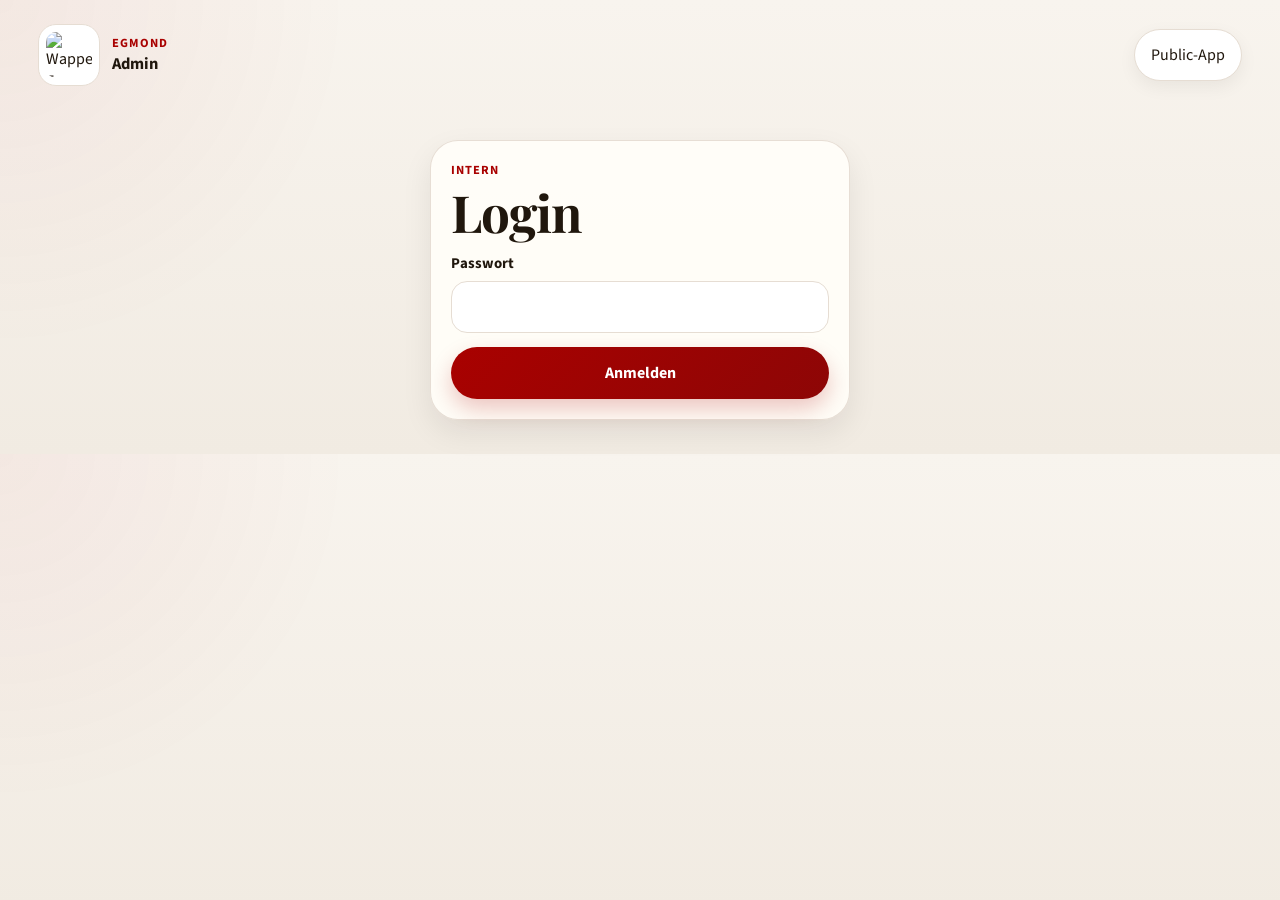
==== commit f91775eb: "Egmond Fixed" ====
--- a/admin.html
+++ b/admin.html
@@ -11,18 +11,23 @@
 </head>
 <body class="admin-body">
   <div class="admin-shell">
+    <header class="admin-topbar">
+      <a href="#admin-top" class="brand admin-brand" id="admin-top">
+        <img src="images/wappen_neu.png" alt="Wappen Egmond" class="brand-logo admin-logo">
+        <div>
+          <div class="eyebrow">Egmond</div>
+          <div class="brand-title">Admin</div>
+        </div>
+      </a>
+      <div class="admin-topbar-actions">
+        <a href="index.html" class="nav-pill admin">Public-App</a>
+      </div>
+    </header>
+
     <section class="panel admin-login" id="adminLoginPanel">
-      <div class="section-head">
-        <div>
-          <div class="kicker">Intern</div>
-          <h1>Admin</h1>
-        </div>
-      </div>
+      <div class="section-head"><div><div class="kicker">Intern</div><h1>Login</h1></div></div>
       <form id="adminLoginForm" class="stack">
-        <label class="field">
-          <span>Passwort</span>
-          <input id="adminPassword" type="password" autocomplete="current-password" required />
-        </label>
+        <label class="field"><span>Passwort</span><input id="adminPassword" type="password" autocomplete="current-password" required /></label>
         <button type="submit" class="primary-btn">Anmelden</button>
         <div id="adminLoginError" class="notice notice-error hidden"></div>
       </form>
@@ -35,9 +40,8 @@
           <h1>Admin-Dashboard</h1>
         </div>
         <div class="dashboard-actions">
-          <a href="index.html" class="nav-pill admin">Public-App</a>
-          <button type="button" class="nav-pill admin" id="printYearBtn">Drucken</button>
-          <button type="button" class="nav-pill admin danger" id="logoutBtn">Abmelden</button>
+          <button type="button" class="nav-pill admin" data-action="print-year">Drucken</button>
+          <button type="button" class="nav-pill admin danger" data-action="logout">Abmelden</button>
         </div>
       </header>
 
@@ -57,13 +61,16 @@
               <h2 id="overviewYearTitle">2026</h2>
             </div>
             <div class="month-nav">
-              <button type="button" class="icon-btn" id="prevYearBtn" aria-label="Vorheriges Jahr">‹</button>
-              <button type="button" class="icon-btn" id="nextYearBtn" aria-label="Nächstes Jahr">›</button>
+              <button type="button" class="icon-btn" data-action="prev-year" aria-label="Vorheriges Jahr">‹</button>
+              <button type="button" class="icon-btn" data-action="next-year" aria-label="Nächstes Jahr">›</button>
             </div>
           </div>
           <div class="legend compact">
             <span class="legend-item"><span class="legend-swatch booked"></span>belegt</span>
             <span class="legend-item"><span class="legend-swatch half"></span>halbtags</span>
+            <span class="legend-item"><span class="legend-swatch school"></span>Ferien NRW</span>
+            <span class="legend-item"><span class="legend-swatch holiday"></span>Feiertag</span>
+            <span class="legend-item"><span class="legend-swatch bridge"></span>Brückentag</span>
           </div>
           <div id="adminYearGrid" class="year-grid"></div>
         </article>
@@ -71,53 +78,25 @@
 
       <section class="tab-panel hidden" data-panel="bookings">
         <article class="panel">
-          <div class="section-head">
-            <div>
-              <div class="kicker">Buchungen</div>
-              <h2>Eintragen</h2>
+          <div class="section-head"><div><div class="kicker">Buchungen</div><h2>Eintragen</h2></div></div>
+          <form id="bookingAdminForm" class="stack">
+            <div class="field-grid">
+              <label class="field"><span>Anreise</span><input type="date" id="adminStart" required /></label>
+              <label class="field"><span>Abreise</span><input type="date" id="adminEnd" required /></label>
             </div>
-          </div>
-
-          <form id="bookingAdminForm" class="stack">
-            <div class="field-grid three">
-              <label class="field">
-                <span>Anreise</span>
-                <input type="date" id="adminStart" required />
-              </label>
-              <label class="field">
-                <span>Abreise</span>
-                <input type="date" id="adminEnd" required />
-              </label>
-              <label class="field">
-                <span>Typ</span>
-                <select id="adminType">
-                  <option value="full">Normal</option>
-                  <option value="arrival-departure">Halbtags-Wechsel</option>
-                </select>
-              </label>
-            </div>
-            <label class="field">
-              <span>Name</span>
-              <input type="text" id="adminLabel" placeholder="Mietername" required />
-            </label>
+            <label class="field"><span>Name</span><input type="text" id="adminLabel" placeholder="Mietername" required /></label>
             <div class="action-row split">
               <button type="submit" class="primary-btn">Speichern</button>
               <div id="bookingAdminFeedback" class="notice hidden"></div>
             </div>
           </form>
-
           <div id="bookingList" class="data-list"></div>
         </article>
       </section>
 
       <section class="tab-panel hidden" data-panel="requests">
         <article class="panel">
-          <div class="section-head">
-            <div>
-              <div class="kicker">Anfragen</div>
-              <h2>Eingänge</h2>
-            </div>
-          </div>
+          <div class="section-head"><div><div class="kicker">Anfragen</div><h2>Eingänge</h2></div></div>
           <div id="requestList" class="data-list"></div>
         </article>
       </section>
@@ -126,4 +105,4 @@
 
   <script src="admin.js"></script>
 </body>
-</html>
+</html>
--- a/app.css
+++ b/app.css
@@ -1,3 +1,4 @@
+/* shared layout */
 :root{
   --red:#a90100;
   --blue:#0066ab;
@@ -13,740 +14,85 @@
   --success-soft:#e7f5ed;
   --danger:#b3261e;
   --danger-soft:#fdeceb;
-  --shadow-sm:0 8px 22px rgba(20,14,9,.06);
-  --shadow-md:0 14px 36px rgba(20,14,9,.08);
+  --school:#f1dd89;
+  --holiday:#1f7d50;
+  --bridge:#8a6bbd;
+  --shadow-sm:0 6px 18px rgba(20,14,9,.06);
+  --shadow-md:0 12px 30px rgba(20,14,9,.08);
   --shadow-lg:0 24px 72px rgba(12,8,4,.20);
-  --radius-xl:30px;
-  --radius-lg:22px;
+  --radius-xl:28px;
+  --radius-lg:20px;
   --radius-md:16px;
+  --radius-sm:12px;
   --radius-pill:999px;
   --touch:52px;
+  --max-width:1240px;
 }
-
 *{box-sizing:border-box}
 html{scroll-behavior:smooth}
 body{
   margin:0;
   color:var(--ink);
   font-family:"Source Sans 3",-apple-system,BlinkMacSystemFont,"Segoe UI",sans-serif;
-  background:
-    radial-gradient(circle at top right, rgba(0,102,171,.06), transparent 22rem),
-    linear-gradient(180deg, #f8f4ee 0%, #f2ede6 100%);
+  background:radial-gradient(circle at top right, rgba(0,102,171,.06), transparent 22rem),linear-gradient(180deg, #f8f4ee 0%, #f2ede6 100%);
 }
-body.admin-body{
-  background:
-    radial-gradient(circle at top left, rgba(169,1,0,.05), transparent 22rem),
-    linear-gradient(180deg, #f8f4ee 0%, #f1ebe2 100%);
-}
+body.admin-body{background:radial-gradient(circle at top left, rgba(169,1,0,.05), transparent 22rem),linear-gradient(180deg, #f8f4ee 0%, #f1ebe2 100%)}
 h1,h2,h3,p{margin:0}
 button,input,textarea,select{font:inherit}
 button{cursor:pointer}
 a{text-decoration:none;color:inherit}
-
-.site-shell,.admin-shell{
-  max-width:1280px;
-  margin:0 auto;
-  padding:16px 16px 38px;
-}
-
-.hero{
-  position:relative;
-  min-height:620px;
-  border-radius:36px;
-  overflow:hidden;
-  box-shadow:var(--shadow-lg);
-}
-.hero-media,.hero-layer,.hero-overlay{position:absolute; inset:0}
-.hero-layer{
-  background-size:cover;
-  background-position:center;
-  opacity:0;
-  transform:scale(1.04);
-  transition:opacity 1s ease, transform 6s ease;
-}
-.hero-layer.active{
-  opacity:1;
-  transform:scale(1);
-}
-.hero-overlay{
-  background:
-    linear-gradient(180deg, rgba(16,10,8,.08) 0%, rgba(16,10,8,.36) 54%, rgba(16,10,8,.64) 100%),
-    linear-gradient(90deg, rgba(169,1,0,.10) 0%, rgba(0,102,171,.12) 100%);
-}
-.topbar{
-  position:relative;
-  z-index:1;
-  display:flex;
-  justify-content:space-between;
-  align-items:center;
-  gap:16px;
-  padding:20px;
-}
-.brand{
-  display:flex;
-  align-items:center;
-  gap:14px;
-}
-.brand-logo{
-  width:68px;
-  height:68px;
-  object-fit:contain;
-  border-radius:18px;
-  background:rgba(255,255,255,.12);
-  border:1px solid rgba(255,255,255,.18);
-  padding:8px;
-  backdrop-filter:blur(12px);
-}
-.brand-title{
-  font-weight:700;
-  font-size:1.18rem;
-}
-.hero-card{
-  position:relative;
-  z-index:1;
-  max-width:640px;
-  margin:170px 20px 20px;
-  padding:28px 28px 30px;
-  border-radius:28px;
-  background:rgba(255,255,255,.12);
-  border:1px solid rgba(255,255,255,.18);
-  backdrop-filter:blur(16px);
-  box-shadow:0 18px 40px rgba(0,0,0,.14);
-}
+#booking,#gallery,#top{scroll-margin-top:18px}
+.site-shell,.admin-shell{max-width:var(--max-width);margin:0 auto;padding:14px 14px 34px}
+.hero{position:relative;min-height:560px;border-radius:34px;overflow:hidden;box-shadow:var(--shadow-lg)}
+.hero-media,.hero-layer,.hero-overlay{position:absolute;inset:0}
+.hero-layer{background-size:cover;background-position:center;opacity:0;transform:scale(1.04);transition:opacity 1s ease, transform 6s ease}
+.hero-layer.active{opacity:1;transform:scale(1)}
+.hero-overlay{background:linear-gradient(180deg, rgba(16,10,8,.08) 0%, rgba(16,10,8,.34) 54%, rgba(16,10,8,.62) 100%),linear-gradient(90deg, rgba(169,1,0,.10) 0%, rgba(0,102,171,.12) 100%)}
+.topbar{position:relative;z-index:1;display:flex;justify-content:space-between;align-items:center;gap:16px;padding:18px}
+.topbar-actions,.dashboard-actions,.month-nav,.admin-topbar-actions{display:flex;gap:10px;flex-wrap:wrap}
+.brand{display:flex;align-items:center;gap:12px}
+.brand-logo{width:62px;height:62px;object-fit:contain;border-radius:18px;background:rgba(255,255,255,.12);border:1px solid rgba(255,255,255,.18);padding:7px;backdrop-filter:blur(12px)}
+.admin-logo{background:#fff;border-color:var(--line)}
+.brand-title{font-weight:700;font-size:1.03rem}
+.hero-card{position:relative;z-index:1;max-width:460px;margin:146px 18px 18px;padding:24px 24px 26px;border-radius:26px;background:rgba(255,255,255,.12);border:1px solid rgba(255,255,255,.18);backdrop-filter:blur(16px);box-shadow:0 18px 40px rgba(0,0,0,.14)}
 .on-dark{color:#fff}
-.eyebrow,.kicker{
-  font-size:.84rem;
-  text-transform:uppercase;
-  letter-spacing:.08em;
-  font-weight:700;
-  color:var(--red);
-}
+.eyebrow,.kicker{font-size:.78rem;text-transform:uppercase;letter-spacing:.08em;font-weight:700;color:var(--red)}
 .eyebrow.on-dark{color:rgba(255,243,224,.95)}
-h1,h2{
-  font-family:"Playfair Display",Georgia,serif;
-  letter-spacing:-.02em;
-}
-h1{
-  font-size:clamp(2.35rem, 5vw, 4.4rem);
-  line-height:.98;
-  margin-top:8px;
-}
-h2{
-  font-size:clamp(1.5rem, 3vw, 2.15rem);
-}
-.hero-copy{
-  margin-top:12px;
-  font-size:1.1rem;
-  max-width:38ch;
-  opacity:.95;
-}
-.hero-actions{
-  display:flex;
-  gap:12px;
-  flex-wrap:wrap;
-  margin-top:22px;
-}
-
-.page{
-  display:grid;
-  gap:22px;
-  margin-top:22px;
-}
-.section-intro{
-  display:flex;
-  justify-content:center;
-}
-.step-row{
-  display:flex;
-  gap:10px;
-  flex-wrap:wrap;
-}
-.step-chip{
-  min-height:42px;
-  border-radius:999px;
-  padding:0 14px;
-  display:inline-flex;
-  align-items:center;
-  background:rgba(255,255,255,.72);
-  border:1px solid var(--line);
-  color:var(--muted);
-  box-shadow:var(--shadow-sm);
-}
-.step-chip.is-active{
-  color:var(--blue);
-  border-color:#bad3ea;
-  background:#f7fbff;
-}
-
-.panel{
-  background:rgba(255,253,248,.95);
-  border:1px solid rgba(230,221,211,.95);
-  border-radius:var(--radius-xl);
-  box-shadow:var(--shadow-md);
-  padding:22px;
-}
+h1,h2{font-family:"Playfair Display",Georgia,serif;letter-spacing:-.02em}
+h1{font-size:clamp(1.95rem,4vw,3.3rem);line-height:.98;margin-top:8px}
+h2{font-size:clamp(1.4rem,2.7vw,1.95rem)}
+.hero-actions{display:flex;gap:10px;flex-wrap:wrap;margin-top:20px}
+.page{display:grid;gap:20px;margin-top:20px}
+.section-intro{display:flex;justify-content:center}
+.step-row{display:flex;gap:10px;flex-wrap:wrap}
+.step-chip{min-height:40px;border-radius:999px;padding:0 14px;display:inline-flex;align-items:center;background:rgba(255,255,255,.72);border:1px solid var(--line);color:var(--muted);box-shadow:var(--shadow-sm);font-size:.95rem}
+.step-chip.is-active{color:var(--blue);border-color:#bad3ea;background:#f7fbff}
+.panel{background:rgba(255,253,248,.96);border:1px solid rgba(230,221,211,.95);border-radius:var(--radius-xl);box-shadow:var(--shadow-md);padding:20px}
 .panel-booking,.panel-gallery{grid-column:1 / -1}
-.split-grid{
-  display:grid;
-  grid-template-columns:1.1fr .9fr;
-  gap:22px;
-}
-.section-head{
-  display:flex;
-  justify-content:space-between;
-  align-items:flex-start;
-  gap:12px;
-  margin-bottom:18px;
-}
-
-.month-nav,
-.dashboard-actions{
-  display:flex;
-  gap:10px;
-  flex-wrap:wrap;
-}
-.icon-btn,.nav-pill,.tab-btn,.primary-btn{
-  min-height:var(--touch);
-  border-radius:var(--radius-pill);
-  display:inline-flex;
-  align-items:center;
-  justify-content:center;
-  transition:.18s ease;
-}
-.icon-btn,.nav-pill,.tab-btn{
-  border:1px solid var(--line);
-  background:#fff;
-  color:var(--ink);
-  padding:0 16px;
-}
-.icon-btn{
-  min-width:var(--touch);
-  padding:0;
-  font-size:1.4rem;
-}
-.nav-pill.on-dark{
-  background:rgba(255,255,255,.12);
-  color:#fff;
-  border-color:rgba(255,255,255,.22);
-  backdrop-filter:blur(10px);
-}
-.nav-pill.admin{
-  background:#fff;
-  box-shadow:var(--shadow-sm);
-}
-.nav-pill.admin.danger{
-  color:var(--danger);
-  border-color:#edd0cb;
-}
-.primary-btn{
-  border:none;
-  background:linear-gradient(135deg, var(--red) 0%, #8d0606 100%);
-  color:#fff;
-  padding:0 20px;
-  font-weight:700;
-  box-shadow:0 10px 22px rgba(169,1,0,.22);
-}
-.primary-btn.light{
-  background:#fff;
-  color:var(--ink);
-  box-shadow:0 10px 22px rgba(0,0,0,.12);
-}
-.icon-btn:hover,.nav-pill:hover,.tab-btn:hover,.primary-btn:hover{
-  transform:translateY(-1px);
-}
-.primary-btn:disabled{opacity:.6; cursor:not-allowed; box-shadow:none}
-
-.summary-strip{
-  display:grid;
-  grid-template-columns:repeat(3,minmax(0,1fr));
-  gap:12px;
-  margin-bottom:14px;
-}
-.summary-card{
-  border:1px solid var(--line);
-  border-radius:20px;
-  background:#fff;
-  padding:14px 16px;
-}
-.summary-card span{
-  display:block;
-  color:var(--muted);
-  font-size:.9rem;
-  margin-bottom:2px;
-}
-
-.notice{
-  border-radius:18px;
-  padding:12px 14px;
-  font-weight:700;
-  border:1px solid transparent;
-}
-.notice-info{
-  color:#0d4f80;
-  background:var(--blue-soft);
-}
-.notice-success{
-  color:var(--success);
-  background:var(--success-soft);
-}
-.notice-error{
-  color:var(--danger);
-  background:var(--danger-soft);
-}
-.hidden{display:none!important}
-
-.legend{
-  display:flex;
-  gap:12px 16px;
-  flex-wrap:wrap;
-  color:var(--muted);
-  margin:14px 0 16px;
-}
-.legend.compact{margin-top:0}
-.legend-item{
-  display:inline-flex;
-  align-items:center;
-  gap:8px;
-}
-.legend-swatch{
-  width:18px;
-  height:18px;
-  border-radius:7px;
-  border:1px solid var(--line-strong);
-  background:#fff;
-}
-.legend-swatch.booked{background:#f6c9c6}
-.legend-swatch.half{background:linear-gradient(135deg, #fff 0 50%, #f6c9c6 50% 100%)}
-.legend-swatch.range{background:#dcecff}
-
-.calendar-wrap{
-  touch-action:pan-y;
-}
-.calendar-grid{
-  display:grid;
-  grid-template-columns:repeat(2,minmax(0,1fr));
-  gap:16px;
-}
-.month-card{
-  border:1px solid var(--line);
-  border-radius:24px;
-  background:#fff;
-  padding:14px;
-}
-.month-head{
-  display:flex;
-  justify-content:space-between;
-  align-items:center;
-  margin-bottom:10px;
-}
-.month-title{
-  font-weight:700;
-  font-size:1.04rem;
-}
-.weekdays,.days-grid{
-  display:grid;
-  grid-template-columns:repeat(7,minmax(0,1fr));
-  gap:4px;
-}
-.weekday{
-  text-align:center;
-  color:var(--muted);
-  font-size:.82rem;
-  padding:6px 0;
-}
-.day-btn,.day-spacer{
-  aspect-ratio:1;
-}
-.day-btn{
-  position:relative;
-  border:none;
-  border-radius:14px;
-  background:#fff;
-  min-height:46px;
-  color:var(--ink);
-}
-.day-btn:hover:not(:disabled){
-  background:#f8f4ef;
-}
-.day-btn:focus-visible{
-  outline:3px solid rgba(0,102,171,.18);
-  outline-offset:1px;
-}
-.day-btn[data-weekend="true"]{
-  box-shadow:inset 0 0 0 999px rgba(0,0,0,.016);
-}
-.day-btn .num{
-  font-weight:700;
-  position:relative;
-  z-index:2;
-}
-.day-btn[data-state="booked"]{
-  background:#f5d3d1;
-  color:#7a1d15;
-}
-.day-btn[data-state="half-start"]{
-  background:linear-gradient(135deg,#fff 0 50%, #f5d3d1 50% 100%);
-}
-.day-btn[data-state="half-end"]{
-  background:linear-gradient(135deg,#f5d3d1 0 50%, #fff 50% 100%);
-}
-.day-btn[data-preview="true"],
-.day-btn[data-in-range="true"]{
-  background:#e5f0fb;
-}
-.day-btn[data-boundary="start"],
-.day-btn[data-boundary="end"]{
-  background:var(--blue);
-  color:#fff;
-}
-.day-btn:disabled{
-  cursor:not-allowed;
-  opacity:.96;
-}
-.day-btn[data-past="true"]{
-  color:#ab9f92;
-}
-
-.stack{
-  display:grid;
-  gap:14px;
-}
-.field-grid{
-  display:grid;
-  grid-template-columns:repeat(2,minmax(0,1fr));
-  gap:12px;
-}
-.field-grid.three{
-  grid-template-columns:repeat(3,minmax(0,1fr));
-}
-.field{
-  display:grid;
-  gap:8px;
-}
-.field span{
-  font-weight:700;
-  font-size:.95rem;
-}
-.field input,.field textarea,.field select{
-  width:100%;
-  min-height:var(--touch);
-  border:1px solid var(--line);
-  background:#fff;
-  color:var(--ink);
-  border-radius:18px;
-  padding:12px 14px;
-}
-.field input[readonly],#shortHint{
-  background:#faf7f2;
-  color:var(--muted);
-}
-.field textarea{
-  resize:vertical;
-}
-.field input:focus-visible,.field textarea:focus-visible,.field select:focus-visible{
-  outline:3px solid rgba(0,102,171,.16);
-  border-color:#94bfdc;
-}
-.action-row{
-  display:flex;
-  align-items:center;
-  gap:12px;
-}
-.action-row.split{
-  justify-content:space-between;
-}
-
-.mini-gallery{
-  display:grid;
-  grid-template-columns:repeat(3,minmax(0,1fr));
-  gap:10px;
-}
-.mini-card{
-  min-height:160px;
-  border:none;
-  border-radius:22px;
-  background:center/cover no-repeat;
-  box-shadow:var(--shadow-sm);
-}
-.quiet-list{
-  display:grid;
-  gap:10px;
-  margin-top:14px;
-}
-.quiet-item{
-  min-height:50px;
-  border-radius:18px;
-  padding:0 14px;
-  display:flex;
-  align-items:center;
-  background:#fff;
-  border:1px solid var(--line);
-  color:var(--muted);
-}
-
-.gallery-mosaic{
-  display:grid;
-  grid-template-columns:1.15fr .9fr .9fr;
-  gap:12px;
-}
-.mosaic-tile{
-  position:relative;
-  min-height:220px;
-  border:none;
-  border-radius:24px;
-  overflow:hidden;
-  background:#d9d9d9 center/cover no-repeat;
-  box-shadow:var(--shadow-md);
-}
-.mosaic-tile::after{
-  content:"";
-  position:absolute;
-  inset:0;
-  background:linear-gradient(180deg, rgba(0,0,0,.02) 0%, rgba(0,0,0,.28) 100%);
-}
-.mosaic-tile.large{
-  grid-row:span 2;
-  min-height:456px;
-}
-.mosaic-tile:hover{
-  transform:translateY(-2px);
-}
-.mosaic-caption{
-  position:absolute;
-  left:14px;
-  right:14px;
-  bottom:14px;
-  color:#fff;
-  z-index:1;
-  font-weight:700;
-}
-
-.lightbox{
-  position:fixed;
-  inset:0;
-  display:none;
-  align-items:center;
-  justify-content:center;
-  background:rgba(10,10,12,.90);
-  z-index:9999;
-}
-.lightbox.open{display:flex}
-.lightbox-stage{
-  width:min(92vw, 1100px);
-}
-.lightbox-image{
-  width:100%;
-  aspect-ratio:16/10;
-  border-radius:24px;
-  background:#171717 center/cover no-repeat;
-}
-.lightbox-caption{
-  color:#fff;
-  text-align:center;
-  margin-top:12px;
-  opacity:.92;
-}
-.lightbox-close,.lightbox-nav{
-  position:absolute;
-  border:none;
-  color:#fff;
-  background:rgba(255,255,255,.12);
-  backdrop-filter:blur(10px);
-}
-.lightbox-close{
-  top:18px;
-  right:18px;
-  width:48px;
-  height:48px;
-  border-radius:50%;
-  font-size:1.85rem;
-}
-.lightbox-nav{
-  top:50%;
-  transform:translateY(-50%);
-  width:50px;
-  height:50px;
-  border-radius:50%;
-  font-size:2rem;
-}
-.lightbox-nav.prev{left:18px}
-.lightbox-nav.next{right:18px}
-
-.dashboard{
-  display:grid;
-  gap:18px;
-}
-.dashboard-header{
-  display:flex;
-  justify-content:space-between;
-  align-items:flex-start;
-  gap:16px;
-}
-.admin-login{
-  max-width:440px;
-  margin:8vh auto 0;
-}
-.stat-grid{
-  display:grid;
-  grid-template-columns:repeat(4,minmax(0,1fr));
-  gap:12px;
-}
-.stat-card{
-  padding:16px;
-  border-radius:22px;
-  border:1px solid var(--line);
-  background:#fff;
-}
-.stat-card .label{
-  color:var(--muted);
-  font-size:.92rem;
-}
-.stat-card .value{
-  margin-top:4px;
-  font-size:1.7rem;
-  font-weight:800;
-}
-.dashboard-tabs{
-  display:flex;
-  gap:10px;
-  flex-wrap:wrap;
-}
-.tab-btn.is-active{
-  background:var(--ink);
-  color:#fff;
-  border-color:var(--ink);
-}
-
-.year-grid{
-  display:grid;
-  grid-template-columns:repeat(4,minmax(0,1fr));
-  gap:14px;
-}
-.year-month{
-  background:#fff;
-  border:1px solid var(--line);
-  border-radius:22px;
-  padding:12px;
-}
-.year-title{
-  font-size:1rem;
-  margin-bottom:10px;
-}
-.mini-weekdays,.mini-days{
-  display:grid;
-  grid-template-columns:repeat(7,minmax(0,1fr));
-  gap:3px;
-}
-.mini-weekday{
-  text-align:center;
-  color:var(--muted);
-  font-size:.72rem;
-  padding:2px 0 4px;
-}
-.mini-day,.mini-spacer{
-  aspect-ratio:1;
-}
-.mini-day{
-  border:none;
-  border-radius:9px;
-  background:#fff;
-  font-size:.72rem;
-  padding:0;
-}
-.mini-day[data-state="booked"]{
-  background:#f5d3d1;
-  color:#7a1d15;
-}
-.mini-day[data-state="half-start"]{
-  background:linear-gradient(135deg,#fff 0 50%, #f5d3d1 50% 100%);
-}
-.mini-day[data-state="half-end"]{
-  background:linear-gradient(135deg,#f5d3d1 0 50%, #fff 50% 100%);
-}
-.mini-name{
-  display:block;
-  margin-top:8px;
-  min-height:20px;
-  color:var(--muted);
-  font-size:.8rem;
-  white-space:nowrap;
-  overflow:hidden;
-  text-overflow:ellipsis;
-}
-
-.data-list{
-  display:grid;
-  gap:12px;
-  margin-top:18px;
-}
-.data-item{
-  display:grid;
-  gap:10px;
-  border:1px solid var(--line);
-  border-radius:20px;
-  background:#fff;
-  padding:14px;
-}
-.data-item-head{
-  display:flex;
-  justify-content:space-between;
-  align-items:flex-start;
-  gap:12px;
-}
-.data-meta{
-  display:flex;
-  flex-wrap:wrap;
-  gap:8px 14px;
-  color:var(--muted);
-}
-.data-actions{
-  display:flex;
-  gap:8px;
-  flex-wrap:wrap;
-}
-.pill{
-  display:inline-flex;
-  align-items:center;
-  min-height:34px;
-  border-radius:999px;
-  padding:0 12px;
-  font-size:.86rem;
-  font-weight:700;
-  background:var(--blue-soft);
-  color:var(--blue);
-}
-.pill.danger{
-  background:var(--danger-soft);
-  color:var(--danger);
-}
-.empty-state{
-  border:1px dashed var(--line-strong);
-  border-radius:20px;
-  padding:18px;
-  color:var(--muted);
-  background:rgba(255,255,255,.55);
-}
-
-@media (max-width: 1080px){
-  .split-grid{grid-template-columns:1fr}
-  .calendar-grid,.summary-strip,.stat-grid,.year-grid{grid-template-columns:1fr 1fr}
-  .gallery-mosaic{grid-template-columns:1fr 1fr}
-  .mosaic-tile.large{grid-row:auto; min-height:300px}
-}
-@media (max-width: 760px){
-  .site-shell,.admin-shell{padding:12px 12px 28px}
-  .hero{min-height:560px}
-  .hero-card{margin:140px 16px 16px; padding:24px}
-  .topbar,.dashboard-header{flex-direction:column; align-items:flex-start}
-  .calendar-grid,.summary-strip,.field-grid,.field-grid.three,.mini-gallery,.stat-grid,.year-grid,.gallery-mosaic{
-    grid-template-columns:1fr;
-  }
-  .panel,.month-card,.year-month{padding:16px 12px}
-  .mosaic-tile,.mini-card{min-height:220px}
-  .dashboard-actions{width:100%}
-}
-@media print{
-  .hero,.section-intro,.panel-gallery,.panel-side,.lightbox,.dashboard-actions,.dashboard-tabs,.notice,.month-nav,.action-row,.legend.compact + #adminYearGrid + *{
-    display:none !important;
-  }
-}
+.split-grid{display:grid;grid-template-columns:1.08fr .92fr;gap:20px}
+.section-head{display:flex;justify-content:space-between;align-items:flex-start;gap:12px;margin-bottom:16px}
+.icon-btn,.nav-pill,.tab-btn,.primary-btn{min-height:var(--touch);border-radius:var(--radius-pill);display:inline-flex;align-items:center;justify-content:center;transition:transform .18s ease, border-color .18s ease, box-shadow .18s ease}
+.icon-btn,.nav-pill,.tab-btn{border:1px solid var(--line);background:#fff;color:var(--ink);padding:0 16px}
+.icon-btn{min-width:var(--touch);padding:0;font-size:1.4rem}
+.nav-pill.on-dark{background:rgba(255,255,255,.12);color:#fff;border-color:rgba(255,255,255,.22);backdrop-filter:blur(10px)}
+.nav-pill.admin{background:#fff;box-shadow:var(--shadow-sm)}
+.nav-pill.admin.danger{color:var(--danger);border-color:#edd0cb}
+.primary-btn{border:none;background:linear-gradient(135deg, var(--red) 0%, #8d0606 100%);color:#fff;padding:0 20px;font-weight:700;box-shadow:0 10px 22px rgba(169,1,0,.22)}
+.primary-btn.light{background:#fff;color:var(--ink);box-shadow:0 10px 22px rgba(0,0,0,.12)}
+.icon-btn:hover,.nav-pill:hover,.tab-btn:hover,.primary-btn:hover{transform:translateY(-1px)}
+.primary-btn:disabled{opacity:.6;cursor:not-allowed;box-shadow:none}
+.summary-strip{display:grid;grid-template-columns:repeat(3,minmax(0,1fr));gap:10px;margin-bottom:12px}
+.summary-card{border:1px solid var(--line);border-radius:18px;background:#fff;padding:12px 14px}
+.summary-card span{display:block;color:var(--muted);font-size:.88rem;margin-bottom:2px}
+.notice{border-radius:16px;padding:11px 13px;font-weight:700;border:1px solid transparent}.notice-info{color:#0d4f80;background:var(--blue-soft)}.notice-success{color:var(--success);background:var(--success-soft)}.notice-error{color:var(--danger);background:var(--danger-soft)}.hidden{display:none!important}
+.legend{display:flex;gap:10px 16px;flex-wrap:wrap;color:var(--muted);margin:12px 0 14px}.legend.compact{margin-top:0}.legend-item{display:inline-flex;align-items:center;gap:8px;font-size:.95rem}
+.legend-swatch{width:18px;height:18px;border-radius:7px;border:1px solid var(--line-strong);background:#fff}.legend-swatch.booked{background:#f6c9c6}.legend-swatch.half{background:linear-gradient(135deg, #fff 0 50%, #f6c9c6 50% 100%)}.legend-swatch.range{background:#dcecff}.legend-swatch.school{background:var(--school)}.legend-swatch.holiday{background:transparent;border-color:var(--holiday);box-shadow:inset 0 0 0 2px var(--holiday)}.legend-swatch.bridge{background:transparent;border-color:var(--bridge);box-shadow:inset 0 0 0 2px var(--bridge)}
+.calendar-wrap{touch-action:pan-y}.calendar-grid{display:grid;grid-template-columns:repeat(2,minmax(0,1fr));gap:14px}.month-card{border:1px solid var(--line);border-radius:22px;background:#fff;padding:14px}.month-head{display:flex;justify-content:space-between;align-items:center;margin-bottom:10px}.month-title{font-weight:700;font-size:1rem}.weekdays,.days-grid{display:grid;grid-template-columns:repeat(7,minmax(0,1fr));gap:4px}.weekday{text-align:center;color:var(--muted);font-size:.78rem;padding:5px 0}.day-btn,.day-spacer{aspect-ratio:1}.day-btn{position:relative;border:none;border-radius:13px;background:#fff;min-height:44px;color:var(--ink);overflow:hidden}.day-btn:hover:not(:disabled){background:#f8f4ef}.day-btn:focus-visible{outline:3px solid rgba(0,102,171,.18);outline-offset:1px}.day-btn[data-weekend="true"]{box-shadow:inset 0 0 0 999px rgba(0,0,0,.018)}.day-btn[data-today="true"]{box-shadow:inset 0 0 0 2px rgba(0,102,171,.28)}.day-btn .num{font-weight:700;position:relative;z-index:2}.day-btn[data-state="booked"]{background:#f5d3d1;color:#7a1d15}.day-btn[data-state="half-start"]{background:linear-gradient(135deg,#fff 0 50%, #f5d3d1 50% 100%)}.day-btn[data-state="half-end"]{background:linear-gradient(135deg,#f5d3d1 0 50%, #fff 50% 100%)}.day-btn[data-preview="true"],.day-btn[data-in-range="true"]{background:#e5f0fb}.day-btn[data-boundary="start"],.day-btn[data-boundary="end"]{background:var(--blue);color:#fff}.day-btn:disabled{cursor:not-allowed;opacity:.96}.day-btn[data-past="true"]{color:#ab9f92}.day-markers{position:absolute;left:4px;right:4px;bottom:4px;display:flex;justify-content:center;gap:3px;z-index:2}.day-marker{width:6px;height:6px;border-radius:50%;background:transparent;border:1px solid transparent}.day-marker.school{background:var(--school);border-color:#d7c26a}.day-marker.holiday{border-color:var(--holiday);box-shadow:inset 0 0 0 1px var(--holiday)}.day-marker.bridge{border-color:var(--bridge);box-shadow:inset 0 0 0 1px var(--bridge)}
+.stack{display:grid;gap:14px}.field-grid{display:grid;grid-template-columns:repeat(2,minmax(0,1fr));gap:12px}.field{display:grid;gap:7px}.field span{font-weight:700;font-size:.93rem}.field input,.field textarea,.field select{width:100%;min-height:var(--touch);border:1px solid var(--line);background:#fff;color:var(--ink);border-radius:16px;padding:12px 14px}.field input[readonly],#shortHint{background:#faf7f2;color:var(--muted)}.field textarea{resize:vertical}.field input:focus-visible,.field textarea:focus-visible,.field select:focus-visible{outline:3px solid rgba(0,102,171,.16);border-color:#94bfdc}.action-row{display:flex;align-items:center;gap:12px}.action-row.split{justify-content:space-between}
+.mini-gallery{display:grid;grid-template-columns:repeat(3,minmax(0,1fr));gap:10px}.mini-card{min-height:150px;border:none;border-radius:20px;background:center/cover no-repeat;box-shadow:var(--shadow-sm)}.quiet-list{display:grid;gap:10px;margin-top:14px}.quiet-item{min-height:48px;border-radius:16px;padding:0 14px;display:flex;align-items:center;background:#fff;border:1px solid var(--line);color:var(--muted);font-size:.97rem}
+.gallery-mosaic{display:grid;grid-template-columns:1.15fr .9fr .9fr;gap:12px}.mosaic-tile{position:relative;min-height:210px;border:none;border-radius:22px;overflow:hidden;background:#d9d9d9 center/cover no-repeat;box-shadow:var(--shadow-md)}.mosaic-tile::after{content:"";position:absolute;inset:0;background:linear-gradient(180deg, rgba(0,0,0,.02) 0%, rgba(0,0,0,.26) 100%)}.mosaic-tile.large{grid-row:span 2;min-height:432px}.mosaic-tile:hover{transform:translateY(-2px)}.mosaic-caption{position:absolute;left:14px;right:14px;bottom:14px;color:#fff;z-index:1;font-weight:700}
+.lightbox{position:fixed;inset:0;display:none;align-items:center;justify-content:center;background:rgba(10,10,12,.90);z-index:9999}.lightbox.open{display:flex}.lightbox-stage{width:min(92vw,1100px)}.lightbox-image{width:100%;aspect-ratio:16/10;border-radius:24px;background:#171717 center/cover no-repeat}.lightbox-caption{color:#fff;text-align:center;margin-top:12px;opacity:.92}.lightbox-close,.lightbox-nav{position:absolute;border:none;color:#fff;background:rgba(255,255,255,.12);backdrop-filter:blur(10px)}.lightbox-close{top:18px;right:18px;width:48px;height:48px;border-radius:50%;font-size:1.85rem}.lightbox-nav{top:50%;transform:translateY(-50%);width:50px;height:50px;border-radius:50%;font-size:2rem}.lightbox-nav.prev{left:18px}.lightbox-nav.next{right:18px}
+.admin-topbar{display:flex;justify-content:space-between;align-items:center;gap:14px;margin-bottom:18px;padding:10px 4px 0}.dashboard{display:grid;gap:18px}.dashboard-header{display:flex;justify-content:space-between;align-items:flex-start;gap:16px}.admin-login{max-width:420px;margin:6vh auto 0}.stat-grid{display:grid;grid-template-columns:repeat(4,minmax(0,1fr));gap:12px}.stat-card{padding:16px;border-radius:20px;border:1px solid var(--line);background:#fff}.stat-card .label{color:var(--muted);font-size:.9rem}.stat-card .value{margin-top:4px;font-size:1.62rem;font-weight:800}.dashboard-tabs{display:flex;gap:10px;flex-wrap:wrap}.tab-btn.is-active{background:var(--ink);color:#fff;border-color:var(--ink)}.year-grid{display:grid;grid-template-columns:repeat(4,minmax(0,1fr));gap:12px}.year-month{background:#fff;border:1px solid var(--line);border-radius:20px;padding:12px}.year-title{font-size:.98rem;margin-bottom:8px}.mini-weekdays,.mini-days{display:grid;grid-template-columns:repeat(7,minmax(0,1fr));gap:3px}.mini-weekday{text-align:center;color:var(--muted);font-size:.72rem;padding:2px 0 4px}.mini-day,.mini-spacer{aspect-ratio:1}.mini-day{position:relative;border:none;border-radius:8px;background:#fff;font-size:.72rem;padding:0;overflow:hidden}.mini-day[data-state="booked"]{background:#f5d3d1;color:#7a1d15}.mini-day[data-state="half-start"]{background:linear-gradient(135deg,#fff 0 50%, #f5d3d1 50% 100%)}.mini-day[data-state="half-end"]{background:linear-gradient(135deg,#f5d3d1 0 50%, #fff 50% 100%)}.mini-markers{position:absolute;left:2px;right:2px;bottom:2px;display:flex;justify-content:center;gap:2px}.mini-dot{width:4px;height:4px;border-radius:50%;background:transparent;border:1px solid transparent}.mini-dot.school{background:var(--school);border-color:#d7c26a}.mini-dot.holiday{border-color:var(--holiday);box-shadow:inset 0 0 0 1px var(--holiday)}.mini-dot.bridge{border-color:var(--bridge);box-shadow:inset 0 0 0 1px var(--bridge)}.mini-name{display:block;margin-top:8px;min-height:20px;color:var(--muted);font-size:.78rem;white-space:nowrap;overflow:hidden;text-overflow:ellipsis}
+.data-list{display:grid;gap:12px;margin-top:18px}.data-item{display:grid;gap:10px;border:1px solid var(--line);border-radius:18px;background:#fff;padding:14px}.data-item-head{display:flex;justify-content:space-between;align-items:flex-start;gap:12px}.data-meta{display:flex;flex-wrap:wrap;gap:8px 14px;color:var(--muted)}.data-actions{display:flex;gap:8px;flex-wrap:wrap}.pill{display:inline-flex;align-items:center;min-height:32px;border-radius:999px;padding:0 12px;font-size:.84rem;font-weight:700;background:var(--blue-soft);color:var(--blue)}.pill.danger{background:var(--danger-soft);color:var(--danger)}.empty-state{border:1px dashed var(--line-strong);border-radius:18px;padding:18px;color:var(--muted);background:rgba(255,255,255,.55)}
+@media (max-width: 1080px){.split-grid{grid-template-columns:1fr}.calendar-grid,.summary-strip,.stat-grid,.year-grid{grid-template-columns:1fr 1fr}.gallery-mosaic{grid-template-columns:1fr 1fr}.mosaic-tile.large{grid-row:auto;min-height:300px}}
+@media (max-width: 760px){.site-shell,.admin-shell{padding:10px 10px 26px}.hero{min-height:500px}.topbar,.dashboard-header,.admin-topbar{flex-direction:column;align-items:flex-start}.hero-card{margin:124px 14px 14px;padding:22px}.calendar-grid,.summary-strip,.field-grid,.mini-gallery,.stat-grid,.year-grid,.gallery-mosaic{grid-template-columns:1fr}.panel,.month-card,.year-month{padding:16px 12px}.mosaic-tile,.mini-card{min-height:210px}.topbar-actions,.dashboard-actions,.admin-topbar-actions{width:100%}}
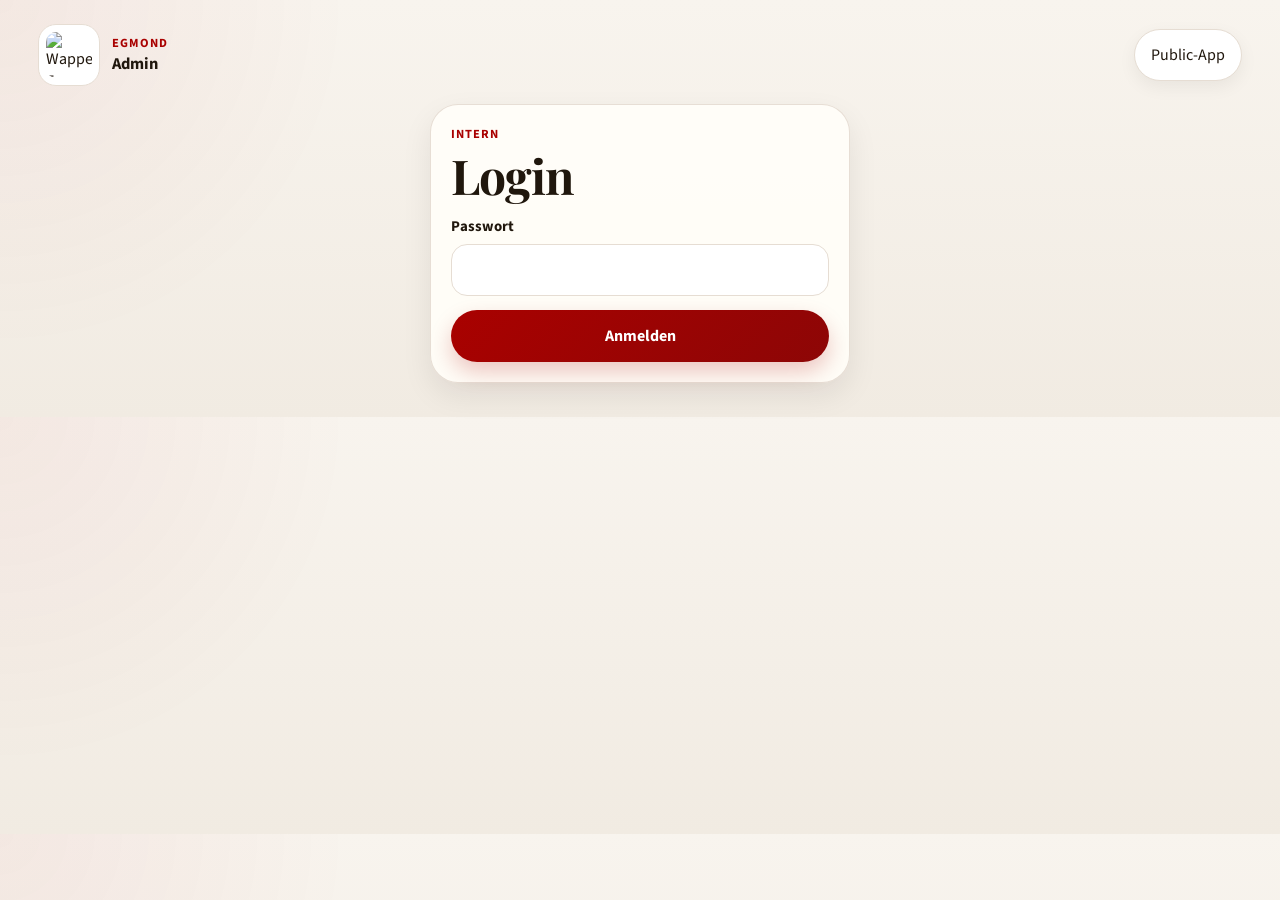
==== commit 75eefa5d: "fix v8" ====
--- a/admin.html
+++ b/admin.html
@@ -25,9 +25,17 @@
     </header>
 
     <section class="panel admin-login" id="adminLoginPanel">
-      <div class="section-head"><div><div class="kicker">Intern</div><h1>Login</h1></div></div>
+      <div class="section-head">
+        <div>
+          <div class="kicker">Intern</div>
+          <h1>Login</h1>
+        </div>
+      </div>
       <form id="adminLoginForm" class="stack">
-        <label class="field"><span>Passwort</span><input id="adminPassword" type="password" autocomplete="current-password" required /></label>
+        <label class="field">
+          <span>Passwort</span>
+          <input id="adminPassword" type="password" autocomplete="current-password" required />
+        </label>
         <button type="submit" class="primary-btn">Anmelden</button>
         <div id="adminLoginError" class="notice notice-error hidden"></div>
       </form>
@@ -68,9 +76,7 @@
           <div class="legend compact">
             <span class="legend-item"><span class="legend-swatch booked"></span>belegt</span>
             <span class="legend-item"><span class="legend-swatch half"></span>halbtags</span>
-            <span class="legend-item"><span class="legend-swatch school"></span>Ferien NRW</span>
-            <span class="legend-item"><span class="legend-swatch holiday"></span>Feiertag</span>
-            <span class="legend-item"><span class="legend-swatch bridge"></span>Brückentag</span>
+            <span class="legend-item"><span class="legend-swatch seasonal"></span>Ferien · Feiertag · Brückentag</span>
           </div>
           <div id="adminYearGrid" class="year-grid"></div>
         </article>
@@ -78,25 +84,46 @@
 
       <section class="tab-panel hidden" data-panel="bookings">
         <article class="panel">
-          <div class="section-head"><div><div class="kicker">Buchungen</div><h2>Eintragen</h2></div></div>
+          <div class="section-head">
+            <div>
+              <div class="kicker">Buchungen</div>
+              <h2>Eintragen</h2>
+            </div>
+          </div>
+
           <form id="bookingAdminForm" class="stack">
             <div class="field-grid">
-              <label class="field"><span>Anreise</span><input type="date" id="adminStart" required /></label>
-              <label class="field"><span>Abreise</span><input type="date" id="adminEnd" required /></label>
+              <label class="field">
+                <span>Anreise</span>
+                <input type="date" id="adminStart" required />
+              </label>
+              <label class="field">
+                <span>Abreise</span>
+                <input type="date" id="adminEnd" required />
+              </label>
             </div>
-            <label class="field"><span>Name</span><input type="text" id="adminLabel" placeholder="Mietername" required /></label>
+            <label class="field">
+              <span>Name</span>
+              <input type="text" id="adminLabel" placeholder="Mietername" required />
+            </label>
             <div class="action-row split">
               <button type="submit" class="primary-btn">Speichern</button>
               <div id="bookingAdminFeedback" class="notice hidden"></div>
             </div>
           </form>
+
           <div id="bookingList" class="data-list"></div>
         </article>
       </section>
 
       <section class="tab-panel hidden" data-panel="requests">
         <article class="panel">
-          <div class="section-head"><div><div class="kicker">Anfragen</div><h2>Eingänge</h2></div></div>
+          <div class="section-head">
+            <div>
+              <div class="kicker">Anfragen</div>
+              <h2>Eingänge</h2>
+            </div>
+          </div>
           <div id="requestList" class="data-list"></div>
         </article>
       </section>
@@ -105,4 +132,4 @@
 
   <script src="admin.js"></script>
 </body>
-</html>+</html>
--- a/app.css
+++ b/app.css
@@ -1,49 +1,30 @@
-/* shared layout */
 :root{
   --red:#a90100;
   --blue:#0066ab;
   --blue-soft:#e8f1fb;
-  --red-soft:#f8dfdd;
   --ink:#20170d;
   --muted:#766958;
-  --bg:#f4f1eb;
-  --panel:#fffdf8;
   --line:#e6ddd3;
   --line-strong:#cdbfae;
   --success:#1f7d50;
   --success-soft:#e7f5ed;
   --danger:#b3261e;
   --danger-soft:#fdeceb;
-  --school:#f1dd89;
-  --holiday:#1f7d50;
-  --bridge:#8a6bbd;
+  --special-bg:#f3efe7;
+  --special-line:#d9cfbf;
   --shadow-sm:0 6px 18px rgba(20,14,9,.06);
   --shadow-md:0 12px 30px rgba(20,14,9,.08);
   --shadow-lg:0 24px 72px rgba(12,8,4,.20);
-  --radius-xl:28px;
-  --radius-lg:20px;
-  --radius-md:16px;
-  --radius-sm:12px;
-  --radius-pill:999px;
   --touch:52px;
   --max-width:1240px;
 }
-*{box-sizing:border-box}
-html{scroll-behavior:smooth}
-body{
-  margin:0;
-  color:var(--ink);
-  font-family:"Source Sans 3",-apple-system,BlinkMacSystemFont,"Segoe UI",sans-serif;
-  background:radial-gradient(circle at top right, rgba(0,102,171,.06), transparent 22rem),linear-gradient(180deg, #f8f4ee 0%, #f2ede6 100%);
-}
+*{box-sizing:border-box} html{scroll-behavior:smooth}
+body{margin:0;color:var(--ink);font-family:"Source Sans 3",-apple-system,BlinkMacSystemFont,"Segoe UI",sans-serif;background:radial-gradient(circle at top right, rgba(0,102,171,.06), transparent 22rem),linear-gradient(180deg, #f8f4ee 0%, #f2ede6 100%)}
 body.admin-body{background:radial-gradient(circle at top left, rgba(169,1,0,.05), transparent 22rem),linear-gradient(180deg, #f8f4ee 0%, #f1ebe2 100%)}
-h1,h2,h3,p{margin:0}
-button,input,textarea,select{font:inherit}
-button{cursor:pointer}
-a{text-decoration:none;color:inherit}
+h1,h2,h3,p{margin:0} button,input,textarea,select{font:inherit} button{cursor:pointer} a{text-decoration:none;color:inherit}
 #booking,#gallery,#top{scroll-margin-top:18px}
 .site-shell,.admin-shell{max-width:var(--max-width);margin:0 auto;padding:14px 14px 34px}
-.hero{position:relative;min-height:560px;border-radius:34px;overflow:hidden;box-shadow:var(--shadow-lg)}
+.hero{position:relative;min-height:540px;border-radius:34px;overflow:hidden;box-shadow:var(--shadow-lg)}
 .hero-media,.hero-layer,.hero-overlay{position:absolute;inset:0}
 .hero-layer{background-size:cover;background-position:center;opacity:0;transform:scale(1.04);transition:opacity 1s ease, transform 6s ease}
 .hero-layer.active{opacity:1;transform:scale(1)}
@@ -54,24 +35,24 @@
 .brand-logo{width:62px;height:62px;object-fit:contain;border-radius:18px;background:rgba(255,255,255,.12);border:1px solid rgba(255,255,255,.18);padding:7px;backdrop-filter:blur(12px)}
 .admin-logo{background:#fff;border-color:var(--line)}
 .brand-title{font-weight:700;font-size:1.03rem}
-.hero-card{position:relative;z-index:1;max-width:460px;margin:146px 18px 18px;padding:24px 24px 26px;border-radius:26px;background:rgba(255,255,255,.12);border:1px solid rgba(255,255,255,.18);backdrop-filter:blur(16px);box-shadow:0 18px 40px rgba(0,0,0,.14)}
+.hero-card{position:relative;z-index:1;max-width:420px;margin:150px 18px 18px;padding:22px 22px 24px;border-radius:26px;background:rgba(255,255,255,.12);border:1px solid rgba(255,255,255,.18);backdrop-filter:blur(16px);box-shadow:0 18px 40px rgba(0,0,0,.14)}
 .on-dark{color:#fff}
 .eyebrow,.kicker{font-size:.78rem;text-transform:uppercase;letter-spacing:.08em;font-weight:700;color:var(--red)}
 .eyebrow.on-dark{color:rgba(255,243,224,.95)}
 h1,h2{font-family:"Playfair Display",Georgia,serif;letter-spacing:-.02em}
-h1{font-size:clamp(1.95rem,4vw,3.3rem);line-height:.98;margin-top:8px}
-h2{font-size:clamp(1.4rem,2.7vw,1.95rem)}
-.hero-actions{display:flex;gap:10px;flex-wrap:wrap;margin-top:20px}
+h1{font-size:clamp(1.9rem, 4vw, 3rem);line-height:1.02;margin-top:8px}
+h2{font-size:clamp(1.4rem, 2.7vw, 1.95rem)}
+.hero-actions{display:flex;gap:10px;flex-wrap:wrap;margin-top:18px}
 .page{display:grid;gap:20px;margin-top:20px}
 .section-intro{display:flex;justify-content:center}
 .step-row{display:flex;gap:10px;flex-wrap:wrap}
 .step-chip{min-height:40px;border-radius:999px;padding:0 14px;display:inline-flex;align-items:center;background:rgba(255,255,255,.72);border:1px solid var(--line);color:var(--muted);box-shadow:var(--shadow-sm);font-size:.95rem}
 .step-chip.is-active{color:var(--blue);border-color:#bad3ea;background:#f7fbff}
-.panel{background:rgba(255,253,248,.96);border:1px solid rgba(230,221,211,.95);border-radius:var(--radius-xl);box-shadow:var(--shadow-md);padding:20px}
+.panel{background:rgba(255,253,248,.96);border:1px solid rgba(230,221,211,.95);border-radius:28px;box-shadow:var(--shadow-md);padding:20px}
 .panel-booking,.panel-gallery{grid-column:1 / -1}
 .split-grid{display:grid;grid-template-columns:1.08fr .92fr;gap:20px}
 .section-head{display:flex;justify-content:space-between;align-items:flex-start;gap:12px;margin-bottom:16px}
-.icon-btn,.nav-pill,.tab-btn,.primary-btn{min-height:var(--touch);border-radius:var(--radius-pill);display:inline-flex;align-items:center;justify-content:center;transition:transform .18s ease, border-color .18s ease, box-shadow .18s ease}
+.icon-btn,.nav-pill,.tab-btn,.primary-btn{min-height:var(--touch);border-radius:999px;display:inline-flex;align-items:center;justify-content:center;transition:transform .18s ease,border-color .18s ease,box-shadow .18s ease}
 .icon-btn,.nav-pill,.tab-btn{border:1px solid var(--line);background:#fff;color:var(--ink);padding:0 16px}
 .icon-btn{min-width:var(--touch);padding:0;font-size:1.4rem}
 .nav-pill.on-dark{background:rgba(255,255,255,.12);color:#fff;border-color:rgba(255,255,255,.22);backdrop-filter:blur(10px)}
@@ -84,15 +65,99 @@
 .summary-strip{display:grid;grid-template-columns:repeat(3,minmax(0,1fr));gap:10px;margin-bottom:12px}
 .summary-card{border:1px solid var(--line);border-radius:18px;background:#fff;padding:12px 14px}
 .summary-card span{display:block;color:var(--muted);font-size:.88rem;margin-bottom:2px}
-.notice{border-radius:16px;padding:11px 13px;font-weight:700;border:1px solid transparent}.notice-info{color:#0d4f80;background:var(--blue-soft)}.notice-success{color:var(--success);background:var(--success-soft)}.notice-error{color:var(--danger);background:var(--danger-soft)}.hidden{display:none!important}
-.legend{display:flex;gap:10px 16px;flex-wrap:wrap;color:var(--muted);margin:12px 0 14px}.legend.compact{margin-top:0}.legend-item{display:inline-flex;align-items:center;gap:8px;font-size:.95rem}
-.legend-swatch{width:18px;height:18px;border-radius:7px;border:1px solid var(--line-strong);background:#fff}.legend-swatch.booked{background:#f6c9c6}.legend-swatch.half{background:linear-gradient(135deg, #fff 0 50%, #f6c9c6 50% 100%)}.legend-swatch.range{background:#dcecff}.legend-swatch.school{background:var(--school)}.legend-swatch.holiday{background:transparent;border-color:var(--holiday);box-shadow:inset 0 0 0 2px var(--holiday)}.legend-swatch.bridge{background:transparent;border-color:var(--bridge);box-shadow:inset 0 0 0 2px var(--bridge)}
-.calendar-wrap{touch-action:pan-y}.calendar-grid{display:grid;grid-template-columns:repeat(2,minmax(0,1fr));gap:14px}.month-card{border:1px solid var(--line);border-radius:22px;background:#fff;padding:14px}.month-head{display:flex;justify-content:space-between;align-items:center;margin-bottom:10px}.month-title{font-weight:700;font-size:1rem}.weekdays,.days-grid{display:grid;grid-template-columns:repeat(7,minmax(0,1fr));gap:4px}.weekday{text-align:center;color:var(--muted);font-size:.78rem;padding:5px 0}.day-btn,.day-spacer{aspect-ratio:1}.day-btn{position:relative;border:none;border-radius:13px;background:#fff;min-height:44px;color:var(--ink);overflow:hidden}.day-btn:hover:not(:disabled){background:#f8f4ef}.day-btn:focus-visible{outline:3px solid rgba(0,102,171,.18);outline-offset:1px}.day-btn[data-weekend="true"]{box-shadow:inset 0 0 0 999px rgba(0,0,0,.018)}.day-btn[data-today="true"]{box-shadow:inset 0 0 0 2px rgba(0,102,171,.28)}.day-btn .num{font-weight:700;position:relative;z-index:2}.day-btn[data-state="booked"]{background:#f5d3d1;color:#7a1d15}.day-btn[data-state="half-start"]{background:linear-gradient(135deg,#fff 0 50%, #f5d3d1 50% 100%)}.day-btn[data-state="half-end"]{background:linear-gradient(135deg,#f5d3d1 0 50%, #fff 50% 100%)}.day-btn[data-preview="true"],.day-btn[data-in-range="true"]{background:#e5f0fb}.day-btn[data-boundary="start"],.day-btn[data-boundary="end"]{background:var(--blue);color:#fff}.day-btn:disabled{cursor:not-allowed;opacity:.96}.day-btn[data-past="true"]{color:#ab9f92}.day-markers{position:absolute;left:4px;right:4px;bottom:4px;display:flex;justify-content:center;gap:3px;z-index:2}.day-marker{width:6px;height:6px;border-radius:50%;background:transparent;border:1px solid transparent}.day-marker.school{background:var(--school);border-color:#d7c26a}.day-marker.holiday{border-color:var(--holiday);box-shadow:inset 0 0 0 1px var(--holiday)}.day-marker.bridge{border-color:var(--bridge);box-shadow:inset 0 0 0 1px var(--bridge)}
-.stack{display:grid;gap:14px}.field-grid{display:grid;grid-template-columns:repeat(2,minmax(0,1fr));gap:12px}.field{display:grid;gap:7px}.field span{font-weight:700;font-size:.93rem}.field input,.field textarea,.field select{width:100%;min-height:var(--touch);border:1px solid var(--line);background:#fff;color:var(--ink);border-radius:16px;padding:12px 14px}.field input[readonly],#shortHint{background:#faf7f2;color:var(--muted)}.field textarea{resize:vertical}.field input:focus-visible,.field textarea:focus-visible,.field select:focus-visible{outline:3px solid rgba(0,102,171,.16);border-color:#94bfdc}.action-row{display:flex;align-items:center;gap:12px}.action-row.split{justify-content:space-between}
-.mini-gallery{display:grid;grid-template-columns:repeat(3,minmax(0,1fr));gap:10px}.mini-card{min-height:150px;border:none;border-radius:20px;background:center/cover no-repeat;box-shadow:var(--shadow-sm)}.quiet-list{display:grid;gap:10px;margin-top:14px}.quiet-item{min-height:48px;border-radius:16px;padding:0 14px;display:flex;align-items:center;background:#fff;border:1px solid var(--line);color:var(--muted);font-size:.97rem}
-.gallery-mosaic{display:grid;grid-template-columns:1.15fr .9fr .9fr;gap:12px}.mosaic-tile{position:relative;min-height:210px;border:none;border-radius:22px;overflow:hidden;background:#d9d9d9 center/cover no-repeat;box-shadow:var(--shadow-md)}.mosaic-tile::after{content:"";position:absolute;inset:0;background:linear-gradient(180deg, rgba(0,0,0,.02) 0%, rgba(0,0,0,.26) 100%)}.mosaic-tile.large{grid-row:span 2;min-height:432px}.mosaic-tile:hover{transform:translateY(-2px)}.mosaic-caption{position:absolute;left:14px;right:14px;bottom:14px;color:#fff;z-index:1;font-weight:700}
-.lightbox{position:fixed;inset:0;display:none;align-items:center;justify-content:center;background:rgba(10,10,12,.90);z-index:9999}.lightbox.open{display:flex}.lightbox-stage{width:min(92vw,1100px)}.lightbox-image{width:100%;aspect-ratio:16/10;border-radius:24px;background:#171717 center/cover no-repeat}.lightbox-caption{color:#fff;text-align:center;margin-top:12px;opacity:.92}.lightbox-close,.lightbox-nav{position:absolute;border:none;color:#fff;background:rgba(255,255,255,.12);backdrop-filter:blur(10px)}.lightbox-close{top:18px;right:18px;width:48px;height:48px;border-radius:50%;font-size:1.85rem}.lightbox-nav{top:50%;transform:translateY(-50%);width:50px;height:50px;border-radius:50%;font-size:2rem}.lightbox-nav.prev{left:18px}.lightbox-nav.next{right:18px}
-.admin-topbar{display:flex;justify-content:space-between;align-items:center;gap:14px;margin-bottom:18px;padding:10px 4px 0}.dashboard{display:grid;gap:18px}.dashboard-header{display:flex;justify-content:space-between;align-items:flex-start;gap:16px}.admin-login{max-width:420px;margin:6vh auto 0}.stat-grid{display:grid;grid-template-columns:repeat(4,minmax(0,1fr));gap:12px}.stat-card{padding:16px;border-radius:20px;border:1px solid var(--line);background:#fff}.stat-card .label{color:var(--muted);font-size:.9rem}.stat-card .value{margin-top:4px;font-size:1.62rem;font-weight:800}.dashboard-tabs{display:flex;gap:10px;flex-wrap:wrap}.tab-btn.is-active{background:var(--ink);color:#fff;border-color:var(--ink)}.year-grid{display:grid;grid-template-columns:repeat(4,minmax(0,1fr));gap:12px}.year-month{background:#fff;border:1px solid var(--line);border-radius:20px;padding:12px}.year-title{font-size:.98rem;margin-bottom:8px}.mini-weekdays,.mini-days{display:grid;grid-template-columns:repeat(7,minmax(0,1fr));gap:3px}.mini-weekday{text-align:center;color:var(--muted);font-size:.72rem;padding:2px 0 4px}.mini-day,.mini-spacer{aspect-ratio:1}.mini-day{position:relative;border:none;border-radius:8px;background:#fff;font-size:.72rem;padding:0;overflow:hidden}.mini-day[data-state="booked"]{background:#f5d3d1;color:#7a1d15}.mini-day[data-state="half-start"]{background:linear-gradient(135deg,#fff 0 50%, #f5d3d1 50% 100%)}.mini-day[data-state="half-end"]{background:linear-gradient(135deg,#f5d3d1 0 50%, #fff 50% 100%)}.mini-markers{position:absolute;left:2px;right:2px;bottom:2px;display:flex;justify-content:center;gap:2px}.mini-dot{width:4px;height:4px;border-radius:50%;background:transparent;border:1px solid transparent}.mini-dot.school{background:var(--school);border-color:#d7c26a}.mini-dot.holiday{border-color:var(--holiday);box-shadow:inset 0 0 0 1px var(--holiday)}.mini-dot.bridge{border-color:var(--bridge);box-shadow:inset 0 0 0 1px var(--bridge)}.mini-name{display:block;margin-top:8px;min-height:20px;color:var(--muted);font-size:.78rem;white-space:nowrap;overflow:hidden;text-overflow:ellipsis}
-.data-list{display:grid;gap:12px;margin-top:18px}.data-item{display:grid;gap:10px;border:1px solid var(--line);border-radius:18px;background:#fff;padding:14px}.data-item-head{display:flex;justify-content:space-between;align-items:flex-start;gap:12px}.data-meta{display:flex;flex-wrap:wrap;gap:8px 14px;color:var(--muted)}.data-actions{display:flex;gap:8px;flex-wrap:wrap}.pill{display:inline-flex;align-items:center;min-height:32px;border-radius:999px;padding:0 12px;font-size:.84rem;font-weight:700;background:var(--blue-soft);color:var(--blue)}.pill.danger{background:var(--danger-soft);color:var(--danger)}.empty-state{border:1px dashed var(--line-strong);border-radius:18px;padding:18px;color:var(--muted);background:rgba(255,255,255,.55)}
+.notice{border-radius:16px;padding:11px 13px;font-weight:700;border:1px solid transparent}
+.notice-info{color:#0d4f80;background:var(--blue-soft)}
+.notice-success{color:var(--success);background:var(--success-soft)}
+.notice-error{color:var(--danger);background:var(--danger-soft)}
+.hidden{display:none!important}
+.legend{display:flex;gap:10px 16px;flex-wrap:wrap;color:var(--muted);margin:12px 0 14px}
+.legend-item{display:inline-flex;align-items:center;gap:8px;font-size:.95rem}
+.legend-swatch{width:18px;height:18px;border-radius:7px;border:1px solid var(--line-strong);background:#fff}
+.legend-swatch.booked{background:#f6c9c6}
+.legend-swatch.half{background:linear-gradient(135deg,#fff 0 50%, #f6c9c6 50% 100%)}
+.legend-swatch.range{background:#dcecff}
+.legend-swatch.seasonal{background:var(--special-bg);border-color:var(--special-line)}
+.calendar-wrap{touch-action:pan-y}
+.calendar-grid{display:grid;grid-template-columns:repeat(2,minmax(0,1fr));gap:14px}
+.month-card{border:1px solid var(--line);border-radius:22px;background:#fff;padding:14px}
+.month-head{display:flex;justify-content:space-between;align-items:center;margin-bottom:10px}
+.month-title{font-weight:700;font-size:1rem}
+.weekdays,.days-grid{display:grid;grid-template-columns:repeat(7,minmax(0,1fr));gap:4px}
+.weekday{text-align:center;color:var(--muted);font-size:.78rem;padding:5px 0}
+.day-btn,.day-spacer{aspect-ratio:1}
+.day-btn{position:relative;border:none;border-radius:13px;background:#fff;min-height:44px;color:var(--ink)}
+.day-btn:hover:not(:disabled){background:#f8f4ef}
+.day-btn:focus-visible{outline:3px solid rgba(0,102,171,.18);outline-offset:1px}
+.day-btn[data-weekend="true"]{box-shadow:inset 0 0 0 999px rgba(0,0,0,.018)}
+.day-btn[data-today="true"]{box-shadow:inset 0 0 0 2px rgba(0,102,171,.28)}
+.day-btn[data-special="true"]{background:var(--special-bg);box-shadow:inset 0 0 0 1px var(--special-line)}
+.day-btn .num{font-weight:700;position:relative;z-index:2}
+.day-btn[data-state="booked"]{background:#f5d3d1;color:#7a1d15}
+.day-btn[data-state="half-start"]{background:linear-gradient(135deg,#fff 0 50%, #f5d3d1 50% 100%)}
+.day-btn[data-state="half-end"]{background:linear-gradient(135deg,#f5d3d1 0 50%, #fff 50% 100%)}
+.day-btn[data-preview="true"],.day-btn[data-in-range="true"]{background:#e5f0fb}
+.day-btn[data-boundary="start"],.day-btn[data-boundary="end"]{background:var(--blue);color:#fff}
+.day-btn:disabled{cursor:not-allowed;opacity:.96}
+.day-btn[data-past="true"]{color:#ab9f92}
+.day-btn[data-special="true"][data-state="booked"],.day-btn[data-special="true"][data-state="half-start"],.day-btn[data-special="true"][data-state="half-end"],.day-btn[data-special="true"][data-preview="true"],.day-btn[data-special="true"][data-in-range="true"],.day-btn[data-special="true"][data-boundary="start"],.day-btn[data-special="true"][data-boundary="end"]{box-shadow:none}
+.stack{display:grid;gap:14px}
+.field-grid{display:grid;grid-template-columns:repeat(2,minmax(0,1fr));gap:12px}
+.field{display:grid;gap:7px}
+.field span{font-weight:700;font-size:.93rem}
+.field input,.field textarea,.field select{width:100%;min-height:var(--touch);border:1px solid var(--line);background:#fff;color:var(--ink);border-radius:16px;padding:12px 14px}
+.field input[readonly],#shortHint{background:#faf7f2;color:var(--muted)}
+.field textarea{resize:vertical}
+.field input:focus-visible,.field textarea:focus-visible,.field select:focus-visible{outline:3px solid rgba(0,102,171,.16);border-color:#94bfdc}
+.action-row{display:flex;align-items:center;gap:12px}
+.action-row.split{justify-content:space-between}
+.mini-gallery{display:grid;grid-template-columns:repeat(3,minmax(0,1fr));gap:10px}
+.mini-card{min-height:150px;border:none;border-radius:20px;background:center/cover no-repeat;box-shadow:var(--shadow-sm)}
+.quiet-list{display:grid;gap:10px;margin-top:14px}
+.quiet-item{min-height:48px;border-radius:16px;padding:0 14px;display:flex;align-items:center;background:#fff;border:1px solid var(--line);color:var(--muted);font-size:.97rem}
+.gallery-mosaic{display:grid;grid-template-columns:1.15fr .9fr .9fr;gap:12px}
+.mosaic-tile{position:relative;min-height:210px;border:none;border-radius:22px;overflow:hidden;background:#d9d9d9 center/cover no-repeat;box-shadow:var(--shadow-md)}
+.mosaic-tile::after{content:"";position:absolute;inset:0;background:linear-gradient(180deg, rgba(0,0,0,.02) 0%, rgba(0,0,0,.26) 100%)}
+.mosaic-tile.large{grid-row:span 2;min-height:432px}
+.mosaic-tile:hover{transform:translateY(-2px)}
+.mosaic-caption{position:absolute;left:14px;right:14px;bottom:14px;color:#fff;z-index:1;font-weight:700}
+.lightbox{position:fixed;inset:0;display:none;align-items:center;justify-content:center;background:rgba(10,10,12,.90);z-index:9999}
+.lightbox.open{display:flex}
+.lightbox-stage{width:min(92vw, 1100px)}
+.lightbox-image{width:100%;aspect-ratio:16/10;border-radius:24px;background:#171717 center/cover no-repeat}
+.lightbox-caption{color:#fff;text-align:center;margin-top:12px;opacity:.92}
+.lightbox-close,.lightbox-nav{position:absolute;border:none;color:#fff;background:rgba(255,255,255,.12);backdrop-filter:blur(10px)}
+.lightbox-close{top:18px;right:18px;width:48px;height:48px;border-radius:50%;font-size:1.85rem}
+.lightbox-nav{top:50%;transform:translateY(-50%);width:50px;height:50px;border-radius:50%;font-size:2rem}
+.lightbox-nav.prev{left:18px}.lightbox-nav.next{right:18px}
+.admin-topbar{display:flex;justify-content:space-between;align-items:center;gap:14px;margin-bottom:18px;padding:10px 4px 0}
+.dashboard{display:grid;gap:18px}
+.dashboard-header{display:flex;justify-content:space-between;align-items:flex-start;gap:16px}
+.admin-login{max-width:420px;margin:0 auto}
+.stat-grid{display:grid;grid-template-columns:repeat(4,minmax(0,1fr));gap:12px}
+.stat-card{padding:16px;border-radius:20px;border:1px solid var(--line);background:#fff}
+.stat-card .label{color:var(--muted);font-size:.9rem}
+.stat-card .value{margin-top:4px;font-size:1.62rem;font-weight:800}
+.dashboard-tabs{display:flex;gap:10px;flex-wrap:wrap}
+.tab-btn.is-active{background:var(--ink);color:#fff;border-color:var(--ink)}
+.year-grid{display:grid;grid-template-columns:repeat(4,minmax(0,1fr));gap:12px}
+.year-month{background:#fff;border:1px solid var(--line);border-radius:20px;padding:12px}
+.year-title{font-size:.98rem;margin-bottom:8px}
+.mini-weekdays,.mini-days{display:grid;grid-template-columns:repeat(7,minmax(0,1fr));gap:3px}
+.mini-weekday{text-align:center;color:var(--muted);font-size:.72rem;padding:2px 0 4px}
+.mini-day,.mini-spacer{aspect-ratio:1}
+.mini-day{border:none;border-radius:8px;background:#fff;font-size:.72rem;padding:0}
+.mini-day[data-state="booked"]{background:#f5d3d1;color:#7a1d15}
+.mini-day[data-state="half-start"]{background:linear-gradient(135deg,#fff 0 50%, #f5d3d1 50% 100%)}
+.mini-day[data-state="half-end"]{background:linear-gradient(135deg,#f5d3d1 0 50%, #fff 50% 100%)}
+.mini-day[data-special="true"]{background:var(--special-bg);box-shadow:inset 0 0 0 1px var(--special-line)}
+.mini-name{display:block;margin-top:8px;min-height:20px;color:var(--muted);font-size:.78rem;white-space:nowrap;overflow:hidden;text-overflow:ellipsis}
+.data-list{display:grid;gap:12px;margin-top:18px}
+.data-item{display:grid;gap:10px;border:1px solid var(--line);border-radius:18px;background:#fff;padding:14px}
+.data-item-head{display:flex;justify-content:space-between;align-items:flex-start;gap:12px}
+.data-meta{display:flex;flex-wrap:wrap;gap:8px 14px;color:var(--muted)}
+.data-actions{display:flex;gap:8px;flex-wrap:wrap}
+.pill{display:inline-flex;align-items:center;min-height:32px;border-radius:999px;padding:0 12px;font-size:.84rem;font-weight:700;background:var(--blue-soft);color:var(--blue)}
+.pill.danger{background:var(--danger-soft);color:var(--danger)}
+.empty-state{border:1px dashed var(--line-strong);border-radius:18px;padding:18px;color:var(--muted);background:rgba(255,255,255,.55)}
 @media (max-width: 1080px){.split-grid{grid-template-columns:1fr}.calendar-grid,.summary-strip,.stat-grid,.year-grid{grid-template-columns:1fr 1fr}.gallery-mosaic{grid-template-columns:1fr 1fr}.mosaic-tile.large{grid-row:auto;min-height:300px}}
 @media (max-width: 760px){.site-shell,.admin-shell{padding:10px 10px 26px}.hero{min-height:500px}.topbar,.dashboard-header,.admin-topbar{flex-direction:column;align-items:flex-start}.hero-card{margin:124px 14px 14px;padding:22px}.calendar-grid,.summary-strip,.field-grid,.mini-gallery,.stat-grid,.year-grid,.gallery-mosaic{grid-template-columns:1fr}.panel,.month-card,.year-month{padding:16px 12px}.mosaic-tile,.mini-card{min-height:210px}.topbar-actions,.dashboard-actions,.admin-topbar-actions{width:100%}}
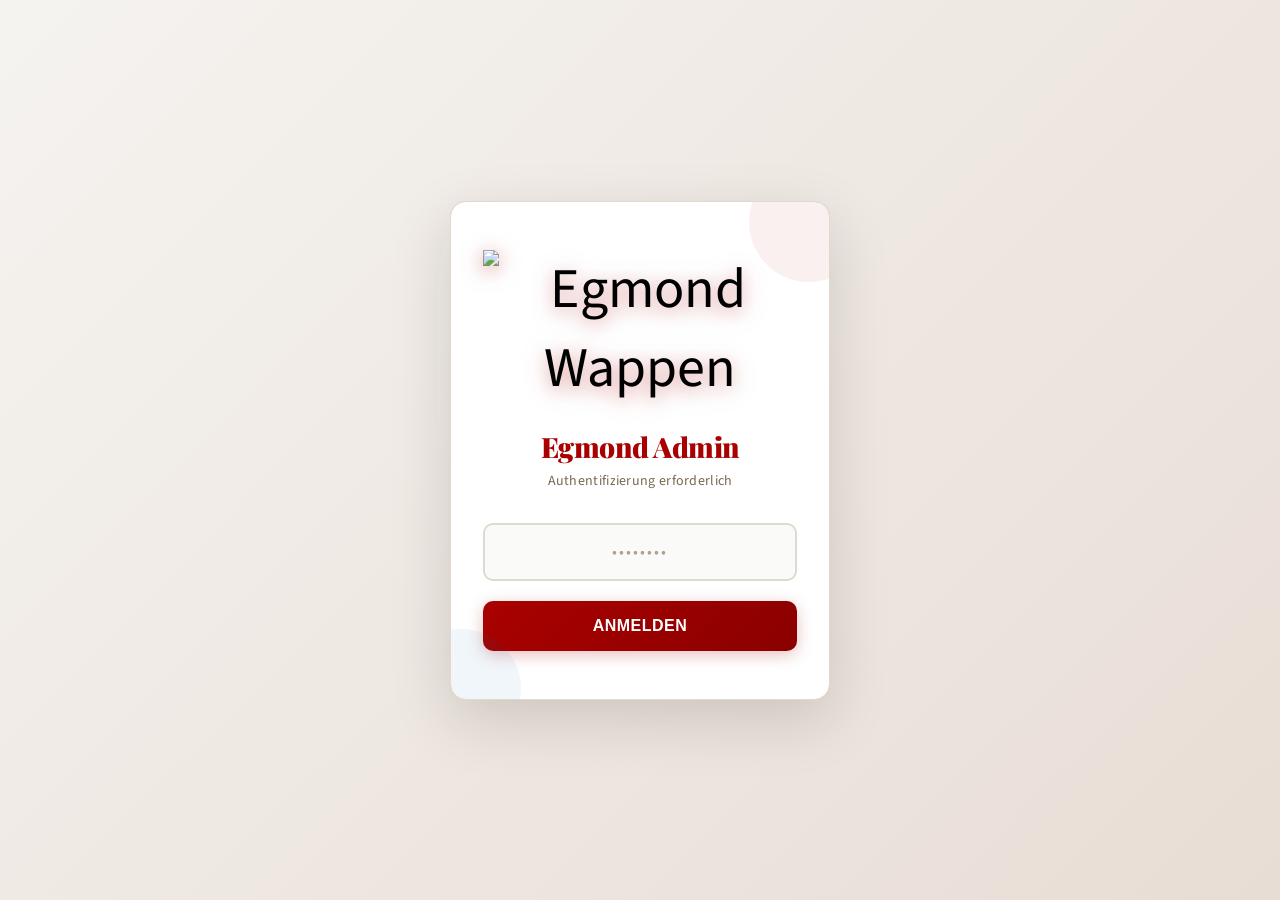
==== commit af2bfde9: "back to claude" ====
--- a/admin.html
+++ b/admin.html
@@ -1,135 +1,264 @@
 <!DOCTYPE html>
 <html lang="de">
 <head>
-  <meta charset="UTF-8" />
-  <meta name="viewport" content="width=device-width, initial-scale=1" />
-  <title>Egmond Admin</title>
-  <link rel="stylesheet" href="app.css" />
-  <link rel="preconnect" href="https://fonts.googleapis.com">
-  <link rel="preconnect" href="https://fonts.gstatic.com" crossorigin>
-  <link href="https://fonts.googleapis.com/css2?family=Playfair+Display:wght@700;900&family=Source+Sans+3:wght@400;600;700&display=swap" rel="stylesheet">
+<meta charset="UTF-8">
+<meta name="viewport" content="width=device-width,initial-scale=1">
+<title>Egmond Admin</title>
+<link href="https://fonts.googleapis.com/css2?family=Playfair+Display:wght@700;900&family=Source+Sans+3:wght@400;600;700&display=swap" rel="stylesheet">
+<style>
+:root {
+  --egmond-red: #A90100;
+  --egmond-gold: #FFDA4E;
+  --egmond-blue: #0066AB;
+  --text-dark: #1C1408;
+  --bg-light: #F5F3F0;
+  --border-color: #E0D9D0;
+}
+
+* {
+  box-sizing: border-box;
+  margin: 0;
+  padding: 0;
+}
+
+body {
+  font-family: 'Source Sans 3', -apple-system, BlinkMacSystemFont, "Segoe UI", sans-serif;
+  background: linear-gradient(135deg, #F5F3F0 0%, #E8DDD5 100%);
+  min-height: 100vh;
+  display: flex;
+  align-items: center;
+  justify-content: center;
+  padding: 20px;
+}
+
+.container {
+  width: 100%;
+  max-width: 380px;
+}
+
+.login-box {
+  background: #FFF;
+  border-radius: 16px;
+  padding: 48px 32px;
+  box-shadow: 0 20px 60px rgba(26, 18, 8, 0.15), 
+              0 0 1px rgba(169, 1, 0, 0.1);
+  border: 1px solid var(--border-color);
+  text-align: center;
+  backdrop-filter: blur(4px);
+}
+
+.header-crest {
+  font-size: 56px;
+  margin-bottom: 20px;
+  filter: drop-shadow(0 4px 8px rgba(169, 1, 0, 0.2));
+}
+
+.wappen-img {
+  width: 100px;
+  height: 100px;
+  object-fit: contain;
+  filter: drop-shadow(0 4px 12px rgba(169, 1, 0, 0.25));
+}
+
+h1 {
+  font-family: 'Playfair Display', serif;
+  font-size: 28px;
+  font-weight: 900;
+  color: var(--egmond-red);
+  margin-bottom: 6px;
+  letter-spacing: -0.5px;
+}
+
+.subtitle {
+  font-size: 14px;
+  color: #7A6850;
+  margin-bottom: 32px;
+  letter-spacing: 0.3px;
+}
+
+.form-group {
+  margin-bottom: 20px;
+}
+
+input {
+  width: 100%;
+  padding: 16px 18px;
+  border: 2px solid var(--border-color);
+  border-radius: 10px;
+  font-size: 16px;
+  font-family: 'Source Sans 3', sans-serif;
+  outline: none;
+  transition: all 0.2s ease;
+  letter-spacing: 1px;
+  text-align: center;
+  background: #FAFAF8;
+}
+
+input:focus {
+  border-color: var(--egmond-red);
+  background: #FFF;
+  box-shadow: 0 0 0 3px rgba(169, 1, 0, 0.08);
+}
+
+input::placeholder {
+  color: #B0A090;
+  letter-spacing: 2px;
+}
+
+.btn-login {
+  width: 100%;
+  padding: 16px;
+  background: linear-gradient(135deg, var(--egmond-red) 0%, #8B0000 100%);
+  color: #FFF;
+  border: none;
+  border-radius: 10px;
+  font-size: 16px;
+  font-weight: 700;
+  letter-spacing: 0.5px;
+  cursor: pointer;
+  transition: all 0.3s ease;
+  box-shadow: 0 4px 16px rgba(169, 1, 0, 0.25);
+  text-transform: uppercase;
+}
+
+.btn-login:hover {
+  transform: translateY(-2px);
+  box-shadow: 0 8px 24px rgba(169, 1, 0, 0.35);
+}
+
+.btn-login:active {
+  transform: translateY(0);
+  box-shadow: 0 2px 8px rgba(169, 1, 0, 0.25);
+}
+
+.error-message {
+  display: none;
+  margin-top: 16px;
+  padding: 12px 16px;
+  background: rgba(169, 1, 0, 0.08);
+  border: 1.5px solid var(--egmond-red);
+  border-radius: 8px;
+  color: var(--egmond-red);
+  font-size: 13px;
+  font-weight: 600;
+  animation: slideDown 0.3s ease;
+}
+
+@keyframes slideDown {
+  from {
+    opacity: 0;
+    transform: translateY(-8px);
+  }
+  to {
+    opacity: 1;
+    transform: translateY(0);
+  }
+}
+
+.decorative-accent {
+  position: absolute;
+  width: 120px;
+  height: 120px;
+  border-radius: 50%;
+  opacity: 0.06;
+  pointer-events: none;
+}
+
+.accent-1 {
+  top: -40px;
+  right: -40px;
+  background: var(--egmond-red);
+}
+
+.accent-2 {
+  bottom: -50px;
+  left: -50px;
+  background: var(--egmond-blue);
+}
+
+.login-box {
+  position: relative;
+  overflow: hidden;
+}
+
+@media (max-width: 480px) {
+  .login-box {
+    padding: 36px 24px;
+  }
+  
+  h1 {
+    font-size: 24px;
+  }
+  
+  .subtitle {
+    margin-bottom: 24px;
+  }
+}
+</style>
 </head>
-<body class="admin-body">
-  <div class="admin-shell">
-    <header class="admin-topbar">
-      <a href="#admin-top" class="brand admin-brand" id="admin-top">
-        <img src="images/wappen_neu.png" alt="Wappen Egmond" class="brand-logo admin-logo">
-        <div>
-          <div class="eyebrow">Egmond</div>
-          <div class="brand-title">Admin</div>
-        </div>
-      </a>
-      <div class="admin-topbar-actions">
-        <a href="index.html" class="nav-pill admin">Public-App</a>
+<body>
+<div class="container">
+  <div class="login-box">
+    <div class="decorative-accent accent-1"></div>
+    <div class="decorative-accent accent-2"></div>
+    
+    <div class="header-crest">
+      <img src="images/wappen_neu.png" alt="Egmond Wappen" class="wappen-img">
+    </div>
+    <h1>Egmond Admin</h1>
+    <p class="subtitle">Authentifizierung erforderlich</p>
+    
+    <form onsubmit="login(event)">
+      <div class="form-group">
+        <input 
+          id="pw" 
+          type="password" 
+          placeholder="••••••••"
+          autocomplete="current-password"
+          aria-label="Admin-Passwort"
+        >
       </div>
-    </header>
-
-    <section class="panel admin-login" id="adminLoginPanel">
-      <div class="section-head">
-        <div>
-          <div class="kicker">Intern</div>
-          <h1>Login</h1>
-        </div>
-      </div>
-      <form id="adminLoginForm" class="stack">
-        <label class="field">
-          <span>Passwort</span>
-          <input id="adminPassword" type="password" autocomplete="current-password" required />
-        </label>
-        <button type="submit" class="primary-btn">Anmelden</button>
-        <div id="adminLoginError" class="notice notice-error hidden"></div>
-      </form>
-    </section>
-
-    <section class="dashboard hidden" id="dashboardPanel">
-      <header class="dashboard-header">
-        <div>
-          <div class="eyebrow">Egmond</div>
-          <h1>Admin-Dashboard</h1>
-        </div>
-        <div class="dashboard-actions">
-          <button type="button" class="nav-pill admin" data-action="print-year">Drucken</button>
-          <button type="button" class="nav-pill admin danger" data-action="logout">Abmelden</button>
-        </div>
-      </header>
-
-      <div class="stat-grid" id="statGrid"></div>
-
-      <nav class="dashboard-tabs" aria-label="Admin Bereiche">
-        <button type="button" class="tab-btn is-active" data-tab="overview">Jahr</button>
-        <button type="button" class="tab-btn" data-tab="bookings">Buchungen</button>
-        <button type="button" class="tab-btn" data-tab="requests">Anfragen</button>
-      </nav>
-
-      <section class="tab-panel" data-panel="overview">
-        <article class="panel">
-          <div class="section-head">
-            <div>
-              <div class="kicker">Jahresübersicht</div>
-              <h2 id="overviewYearTitle">2026</h2>
-            </div>
-            <div class="month-nav">
-              <button type="button" class="icon-btn" data-action="prev-year" aria-label="Vorheriges Jahr">‹</button>
-              <button type="button" class="icon-btn" data-action="next-year" aria-label="Nächstes Jahr">›</button>
-            </div>
-          </div>
-          <div class="legend compact">
-            <span class="legend-item"><span class="legend-swatch booked"></span>belegt</span>
-            <span class="legend-item"><span class="legend-swatch half"></span>halbtags</span>
-            <span class="legend-item"><span class="legend-swatch seasonal"></span>Ferien · Feiertag · Brückentag</span>
-          </div>
-          <div id="adminYearGrid" class="year-grid"></div>
-        </article>
-      </section>
-
-      <section class="tab-panel hidden" data-panel="bookings">
-        <article class="panel">
-          <div class="section-head">
-            <div>
-              <div class="kicker">Buchungen</div>
-              <h2>Eintragen</h2>
-            </div>
-          </div>
-
-          <form id="bookingAdminForm" class="stack">
-            <div class="field-grid">
-              <label class="field">
-                <span>Anreise</span>
-                <input type="date" id="adminStart" required />
-              </label>
-              <label class="field">
-                <span>Abreise</span>
-                <input type="date" id="adminEnd" required />
-              </label>
-            </div>
-            <label class="field">
-              <span>Name</span>
-              <input type="text" id="adminLabel" placeholder="Mietername" required />
-            </label>
-            <div class="action-row split">
-              <button type="submit" class="primary-btn">Speichern</button>
-              <div id="bookingAdminFeedback" class="notice hidden"></div>
-            </div>
-          </form>
-
-          <div id="bookingList" class="data-list"></div>
-        </article>
-      </section>
-
-      <section class="tab-panel hidden" data-panel="requests">
-        <article class="panel">
-          <div class="section-head">
-            <div>
-              <div class="kicker">Anfragen</div>
-              <h2>Eingänge</h2>
-            </div>
-          </div>
-          <div id="requestList" class="data-list"></div>
-        </article>
-      </section>
-    </section>
+      <button type="submit" class="btn-login">Anmelden</button>
+    </form>
+    
+    <div class="error-message" id="err">
+      ❌ Falsches Passwort. Bitte erneut versuchen.
+    </div>
   </div>
-
-  <script src="admin.js"></script>
+</div>
+
+<script>
+function login(event) {
+  event.preventDefault();
+  const pw = document.getElementById('pw').value;
+  
+  if (pw === 'FiegePils') {
+    window.location.href = 'index.html?admin=FiegePils';
+  } else {
+    showError();
+  }
+}
+
+function showError() {
+  const errEl = document.getElementById('err');
+  const pwEl = document.getElementById('pw');
+  
+  errEl.style.display = 'block';
+  pwEl.value = '';
+  pwEl.focus();
+  
+  // Reset error display after 3 seconds
+  setTimeout(() => {
+    errEl.style.display = 'none';
+  }, 3000);
+}
+
+// Allow Enter key to submit
+document.getElementById('pw').addEventListener('keydown', (e) => {
+  if (e.key === 'Enter') {
+    login(e);
+  }
+});
+</script>
 </body>
 </html>
